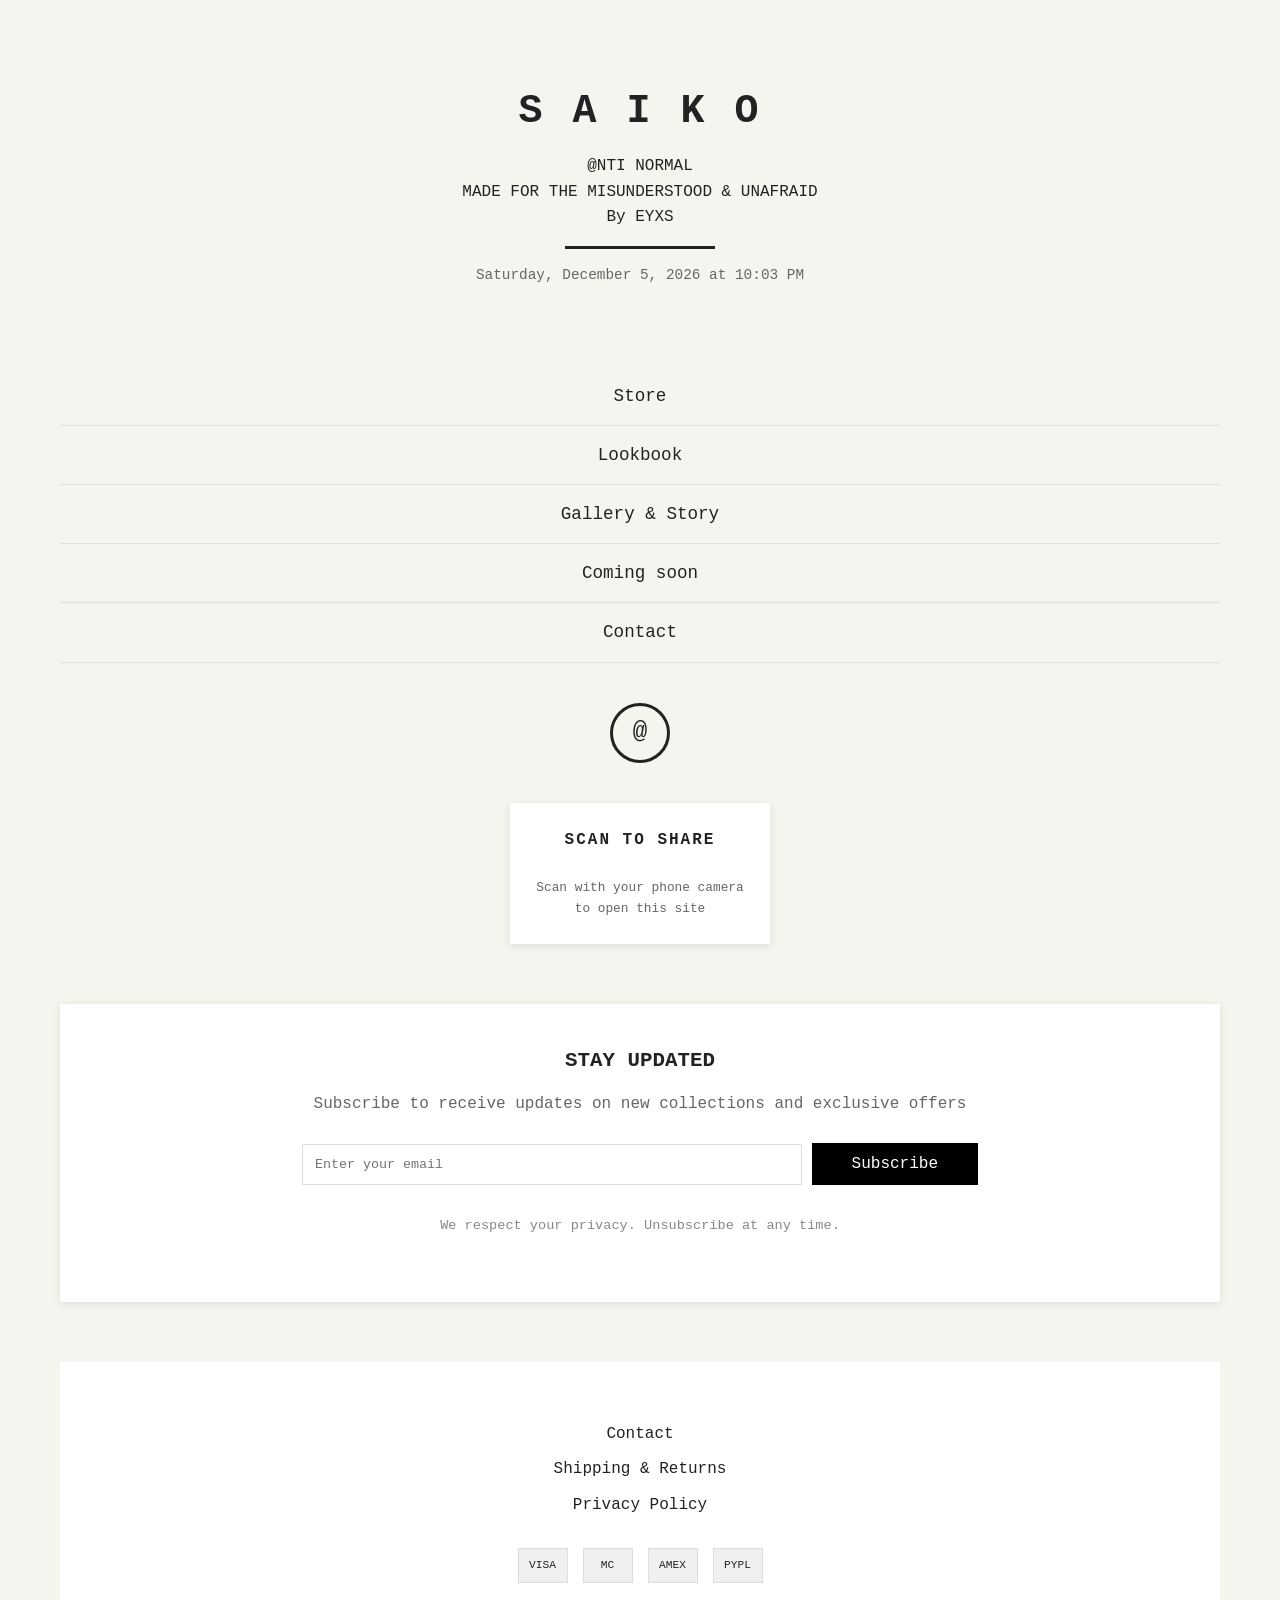
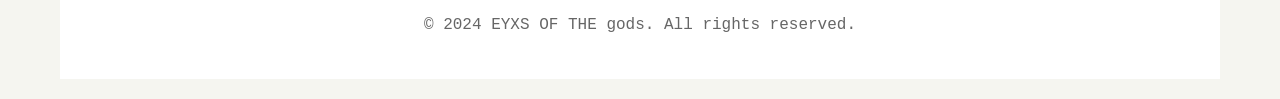
==== index.html @ 2cec0a83 "First commit" ====
<!DOCTYPE html>
<html lang="en">
<head>
    <meta charset="UTF-8">
    <meta name="viewport" content="width=device-width, initial-scale=1.0">
    <title>EYXS of the gods</title>
    <script src="https://cdnjs.cloudflare.com/ajax/libs/qrcodejs/1.0.0/qrcode.min.js"></script>
    <style>
        * {
            margin: 0;
            padding: 0;
            box-sizing: border-box;
        }

        body {
            font-family: 'Courier New', monospace;
            background-color: #f5f5f0;
            color: #222;
            line-height: 1.6;
        }

        .container {
            max-width: 1200px;
            margin: 0 auto;
            padding: 20px;
        }

        header {
            text-align: center;
            padding: 60px 20px 40px;
        }

        .logo {
            font-size: 2.5em;
            font-weight: bold;
            letter-spacing: 3px;
            margin-bottom: 10px;
        }

        .logo-underline {
            width: 150px;
            height: 3px;
            background-color: #222;
            margin: 15px auto;
        }

        .timestamp {
            font-size: 0.9em;
            color: #666;
            margin-top: 15px;
        }

        nav {
            text-align: center;
            margin: 40px 0;
        }

        nav a {
            display: block;
            padding: 15px;
            text-decoration: none;
            color: #222;
            font-size: 1.1em;
            transition: background-color 0.3s;
            border-bottom: 1px solid #ddd;
        }

        nav a:hover {
            background-color: #e0e0d8;
        }

        .qr-section {
            text-align: center;
            margin: 40px auto;
            padding: 25px;
            max-width: 260px;
            background: white;
            box-shadow: 0 2px 8px rgba(0,0,0,0.1);
        }

        .qr-section h3 {
            font-size: 1em;
            letter-spacing: 2px;
            margin-bottom: 15px;
        }

        .qr-section #qrcode {
            display: flex;
            justify-content: center;
            margin-bottom: 10px;
        }

        .qr-section p {
            font-size: 0.8em;
            color: #666;
        }

        .gallery-container {
            max-width: 1400px;
            margin: 40px auto;
            padding: 20px;
            background-color: #000;
            min-height: 100vh;
        }

        .gallery-intro {
            text-align: center;
            max-width: 800px;
            margin: 0 auto 60px;
            padding: 40px 20px;
            background: #1a1a1a;
            box-shadow: 0 2px 8px rgba(255,255,255,0.1);
            color: white;
        }

        .gallery-intro h2 {
            font-size: 1.8em;
            margin-bottom: 20px;
            letter-spacing: 2px;
            color: white;
        }

        .gallery-intro p {
            line-height: 1.8;
            color: #ccc;
            margin-bottom: 15px;
        }

        .masonry-grid {
            display: grid;
            grid-template-columns: repeat(auto-fit, minmax(200px, 1fr));
            gap: 25px;
            margin: 40px 0;
            padding: 20px;
        }

        .gallery-item {
            background: #222;
            box-shadow: 0 4px 12px rgba(255,255,255,0.1);
            transition: transform 0.3s, box-shadow 0.3s;
            overflow: hidden;
        }

        .gallery-item:hover {
            transform: translateY(-8px) rotate(0deg);
            box-shadow: 0 8px 20px rgba(255,255,255,0.2);
        }

        .gallery-item:nth-child(1) { transform: rotate(-2deg); height: 250px; }
        .gallery-item:nth-child(2) { transform: rotate(1.5deg); height: 300px; }
        .gallery-item:nth-child(3) { transform: rotate(-1deg); height: 250px; }
        .gallery-item:nth-child(4) { transform: rotate(2deg); height: 350px; }
        .gallery-item:nth-child(5) { transform: rotate(-1.5deg); height: 250px; }
        .gallery-item:nth-child(6) { transform: rotate(1deg); height: 300px; }
        .gallery-item:nth-child(7) { transform: rotate(-2deg); height: 250px; }
        .gallery-item:nth-child(8) { transform: rotate(1.5deg); height: 250px; }
        .gallery-item:nth-child(9) { transform: rotate(-1deg); height: 300px; }
        .gallery-item:nth-child(10) { transform: rotate(2deg); height: 250px; }

        .gallery-image-wrapper {
            width: 100%;
            height: calc(100% - 45px);
            overflow: hidden;
            position: relative;
        }

        .gallery-item img {
            width: 100%;
            height: 100%;
            object-fit: cover;
            display: block;
            transition: transform 0.3s;
        }

        .gallery-item:hover img {
            transform: scale(1.05);
        }

        .gallery-caption {
            padding: 12px;
            background: #1a1a1a;
            font-size: 0.85em;
            color: #ccc;
            font-style: italic;
            text-align: center;
            height: 45px;
            display: flex;
            align-items: center;
            justify-content: center;
        }

        .story-section {
            max-width: 900px;
            margin: 60px auto;
            padding: 40px;
            background: #1a1a1a;
            box-shadow: 0 2px 8px rgba(255,255,255,0.1);
            line-height: 1.8;
            color: white;
        }

        .story-section h3 {
            font-size: 1.5em;
            margin-bottom: 20px;
            letter-spacing: 1px;
            text-align: center;
            color: white;
        }

        .story-section p {
            color: #ccc;
            margin-bottom: 20px;
            text-align: justify;
        }

        #galleryPage h1 {
            color: white;
        }

        .products-grid {
            display: grid;
            grid-template-columns: repeat(auto-fit, minmax(280px, 1fr));
            gap: 30px;
            margin: 40px 0;
        }

        .product-card {
            background: white;
            padding: 0;
            text-align: center;
            position: relative;
            box-shadow: 0 2px 8px rgba(0,0,0,0.1);
            transition: transform 0.3s;
        }

        .product-card:hover {
            transform: translateY(-5px);
        }

        .product-card h3 {
            padding: 15px 20px 5px 20px;
            margin: 0;
        }

        .product-card p {
            padding: 5px 20px 10px 20px;
            margin: 0;
        }

        .product-image {
            width: 100%;
            height: 300px;
            background: linear-gradient(135deg, #667eea 0%, #764ba2 100%);
            margin: 0;
            display: flex;
            align-items: center;
            justify-content: center;
            color: white;
            font-size: 1.2em;
            overflow: hidden;
            cursor: pointer;
        }

        .product-image img {
            width: 100%;
            height: 100%;
            object-fit: cover;
            display: block;
        }

        .product-card:nth-child(2) .product-image { background: linear-gradient(135deg, #f093fb 0%, #f5576c 100%); }
        .product-card:nth-child(3) .product-image { background: linear-gradient(135deg, #4facfe 0%, #00f2fe 100%); }
        .product-card:nth-child(4) .product-image { background: linear-gradient(135deg, #43e97b 0%, #38f9d7 100%); }

        .sold-out {
            position: absolute;
            top: 20px;
            right: 20px;
            background: black;
            color: white;
            padding: 8px 15px;
            font-size: 0.85em;
            z-index: 10;
        }

        .add-to-cart-btn {
            background: black;
            color: white;
            padding: 12px 30px;
            border: none;
            cursor: pointer;
            font-family: 'Courier New', monospace;
            font-size: 1em;
            transition: background-color 0.3s;
            width: calc(100% - 40px);
            margin: 0 20px 20px 20px;
        }

        .add-to-cart-btn:hover {
            background: #333;
        }

        .add-to-cart-btn:disabled {
            background: #999;
            cursor: not-allowed;
        }

        .cart-icon {
            position: fixed;
            top: 20px;
            right: 20px;
            background: black;
            color: white;
            width: 60px;
            height: 60px;
            border-radius: 50%;
            display: flex;
            align-items: center;
            justify-content: center;
            cursor: pointer;
            z-index: 100;
            box-shadow: 0 4px 12px rgba(0,0,0,0.3);
        }

        .cart-count {
            position: absolute;
            top: -5px;
            right: -5px;
            background: red;
            color: white;
            width: 25px;
            height: 25px;
            border-radius: 50%;
            display: flex;
            align-items: center;
            justify-content: center;
            font-size: 0.8em;
        }

        .cart-modal {
            display: none;
            position: fixed;
            top: 0;
            left: 0;
            right: 0;
            bottom: 0;
            background: rgba(0,0,0,0.8);
            z-index: 1000;
            overflow-y: auto;
        }

        .cart-content {
            background: white;
            max-width: 600px;
            margin: 50px auto;
            padding: 30px;
            position: relative;
        }

        .close-cart {
            position: absolute;
            top: 15px;
            right: 20px;
            font-size: 2em;
            cursor: pointer;
            border: none;
            background: none;
        }

        .cart-item {
            display: flex;
            justify-content: space-between;
            align-items: center;
            padding: 15px;
            border-bottom: 1px solid #ddd;
        }

        .cart-item-info {
            flex: 1;
        }

        .remove-item {
            background: red;
            color: white;
            border: none;
            padding: 8px 15px;
            cursor: pointer;
            font-family: 'Courier New', monospace;
        }

        .cart-total {
            font-size: 1.5em;
            text-align: right;
            padding: 20px;
            font-weight: bold;
        }

        .checkout-btn {
            background: green;
            color: white;
            padding: 15px 30px;
            border: none;
            cursor: pointer;
            font-family: 'Courier New', monospace;
            font-size: 1.1em;
            width: 100%;
            margin-top: 20px;
        }

        .checkout-btn:hover {
            background: darkgreen;
        }

        .image-zoom-modal {
            display: none;
            position: fixed;
            top: 0;
            left: 0;
            right: 0;
            bottom: 0;
            background: rgba(0,0,0,0.95);
            z-index: 2000;
            cursor: pointer;
        }

        .image-zoom-modal img {
            position: absolute;
            top: 50%;
            left: 50%;
            transform: translate(-50%, -50%);
            max-width: 90%;
            max-height: 90%;
            object-fit: contain;
        }

        .newsletter {
            background: white;
            padding: 40px;
            margin: 60px 0;
            text-align: center;
            box-shadow: 0 2px 8px rgba(0,0,0,0.1);
        }

        .newsletter h2 {
            font-size: 1.3em;
            margin-bottom: 15px;
        }

        .newsletter p {
            margin-bottom: 25px;
            color: #666;
        }

        .newsletter input {
            width: 100%;
            max-width: 500px;
            padding: 12px;
            border: 1px solid #ddd;
            font-family: 'Courier New', monospace;
            margin-bottom: 15px;
        }

        .newsletter button {
            background: black;
            color: white;
            padding: 12px 40px;
            border: none;
            cursor: pointer;
            font-family: 'Courier New', monospace;
            font-size: 1em;
            transition: background-color 0.3s;
        }

        .newsletter button:hover {
            background: #333;
        }

        .newsletter .disclaimer {
            font-size: 0.85em;
            color: #888;
            margin-top: 15px;
        }

        footer {
            text-align: center;
            padding: 40px 20px;
            background: white;
            margin-top: 60px;
        }

        .footer-links {
            margin: 20px 0;
        }

        .footer-links a {
            display: block;
            color: #222;
            text-decoration: none;
            margin: 10px 0;
            transition: color 0.3s;
        }

        .footer-links a:hover {
            color: #666;
        }

        .payment-icons {
            display: flex;
            justify-content: center;
            gap: 15px;
            margin: 30px 0;
            flex-wrap: wrap;
        }

        .payment-icon {
            width: 50px;
            height: 35px;
            background: #f0f0f0;
            border: 1px solid #ddd;
            display: flex;
            align-items: center;
            justify-content: center;
            font-size: 0.7em;
        }

        .contact-form {
            max-width: 600px;
            margin: 40px auto;
            background: white;
            padding: 40px;
            box-shadow: 0 2px 8px rgba(0,0,0,0.1);
        }

        .contact-form input,
        .contact-form textarea {
            width: 100%;
            padding: 12px;
            margin-bottom: 15px;
            border: 1px solid #ddd;
            font-family: 'Courier New', monospace;
        }

        .contact-form textarea {
            height: 150px;
            resize: vertical;
        }

        .form-row {
            display: grid;
            grid-template-columns: 1fr 1fr;
            gap: 15px;
        }

        .btn {
            background: black;
            color: white;
            padding: 12px 30px;
            border: none;
            cursor: pointer;
            font-family: 'Courier New', monospace;
            font-size: 1em;
            transition: background-color 0.3s;
        }

        .btn:hover {
            background: #333;
        }

        .coming-soon-grid {
            display: flex;
            flex-direction: row;
            justify-content: space-between;
            gap: 20px;
            margin: 40px 0;
        }

        .coming-soon-item {
            flex: 1;
            height: 400px;
            background: #000;
            position: relative;
            overflow: hidden;
            box-shadow: 0 2px 8px rgba(0,0,0,0.1);
        }

        .coming-soon-item img {
            width: 100%;
            height: 100%;
            object-fit: cover;
            display: block;
            opacity: 0.6;
            transition: opacity 0.3s, transform 0.3s;
        }

        .coming-soon-item:hover img {
            opacity: 0.8;
            transform: scale(1.05);
        }

        .coming-soon-overlay {
            position: absolute;
            top: 0;
            left: 0;
            right: 0;
            bottom: 0;
            display: flex;
            align-items: center;
            justify-content: center;
            color: white;
            font-size: 1.3em;
            text-align: center;
            padding: 20px;
            background: rgba(0, 0, 0, 0.3);
            letter-spacing: 2px;
        }

        .lookbook-item {
            width: 100%;
            height: 400px;
            overflow: hidden;
            position: relative;
            box-shadow: 0 2px 8px rgba(0,0,0,0.1);
            background: white;
        }

        .lookbook-item img {
            width: 100%;
            height: 100%;
            object-fit: cover;
            display: block;
            transition: transform 0.3s;
        }

        .lookbook-item:hover img {
            transform: scale(1.05);
        }

        .lookbook-caption {
            position: absolute;
            bottom: 0;
            left: 0;
            right: 0;
            background: rgba(0, 0, 0, 0.7);
            color: white;
            padding: 15px;
            text-align: center;
            font-size: 1.1em;
            letter-spacing: 1px;
        }

        .page {
            display: none;
        }

        .page.active {
            display: block;
        }

        .form-message {
            padding: 15px;
            margin-bottom: 15px;
            border-radius: 4px;
            display: none;
        }

        .form-message.success {
            background: #d4edda;
            color: #155724;
            border: 1px solid #c3e6cb;
        }

        .form-message.error {
            background: #f8d7da;
            color: #721c24;
            border: 1px solid #f5c6cb;
        }

        @media (max-width: 768px) {
            .logo {
                font-size: 2em;
            }

            .form-row {
                grid-template-columns: 1fr;
            }

            .cart-content {
                margin: 20px;
                padding: 20px;
            }
        }
    </style>
</head>
<body>
    <div class="cart-icon" onclick="toggleCart()" style="display: none;">
        🛒
        <div class="cart-count" id="cartCount">0</div>
    </div>

    <div class="cart-modal" id="cartModal">
        <div class="cart-content">
            <button class="close-cart" onclick="toggleCart()">×</button>
            <h2>Your Cart</h2>
            <div id="cartItems"></div>
            <div class="cart-total" id="cartTotal">Total: $0</div>
            <button class="checkout-btn" onclick="checkoutWhatsApp()">Checkout via WhatsApp</button>
        </div>
    </div>

    <div class="image-zoom-modal" id="imageZoomModal" onclick="closeZoom()">
        <img id="zoomedImage" src="" alt="Zoomed product">
    </div>

    <div class="container">
        <header>
            <div class="logo">S A I K O</div>
            <p>@NTI NORMAL</p>
            <P>MADE FOR THE MISUNDERSTOOD & UNAFRAID</P>
            <P>By EYXS</P>
            <div class="logo-underline"></div>
            <div class="timestamp" id="timestamp"></div>
        </header>

        <div id="homePage" class="page active">
            <nav>
                <a href="#" onclick="showPage('storePage'); return false;">Store</a>
                <a href="#" onclick="showPage('lookbookPage'); return false;">Lookbook</a>
                <a href="#" onclick="showPage('galleryPage'); return false;">Gallery & Story</a>
                <a href="#" onclick="showPage('comingSoonPage'); return false;">Coming soon</a>
                <a href="#" onclick="showPage('contactPage'); return false;">Contact</a>
            </nav>

            <div style="text-align: center; margin: 40px 0;">
                <div style="width: 60px; height: 60px; border: 3px solid #222; border-radius: 50%; margin: 0 auto; display: flex; align-items: center; justify-content: center; font-size: 1.5em;">@</div>
            </div>

            <div class="qr-section">
                <h3>SCAN TO SHARE</h3>
                <div id="qrcode"></div>
                <p>Scan with your phone camera to open this site</p>
            </div>
        </div>

        <div id="storePage" class="page">
            <h1 style="text-align: center; margin: 40px 0; font-size: 1.8em;">COLLECTION X-1</h1>
            
            <div class="products-grid">
                <div class="product-card">
                    <div class="product-image" onclick="zoomImage('img/tshirt.jpeg')">
                        <img src="img/tshirt.jpeg" alt="Pattern Denim Set">
                    </div>
                    <div class="sold-out">Sold out</div>
                    <h3>T SHIRT</h3>
                    <p>N8,000</p>
                    <button class="add-to-cart-btn" disabled>Sold Out</button>
                </div>
                
                <div class="product-card">
                    <div class="product-image" onclick="zoomImage('img/hoody.jpeg')">
                        <img src="img/hoody.jpeg" alt="Signature Hoodie Set">
                    </div>
                    <h3>SIGNATURE HOODIE SET</h3>
                    <p>N18,000</p>
                    <button class="add-to-cart-btn" onclick="addToCart('SIGNATURE HOODIE SET', 120, 'img/hoody.jpeg')">Add to Cart</button>
                </div>
                
                <div class="product-card">
                    <div class="product-image" onclick="zoomImage('img/bucket hat.jpeg')">
                        <img src="img/bucket hat.jpeg" alt="Pattern Denim Set">
                    </div>
                    <h3>BUCKET HAT</h3>
                    <p>N8,500</p>
                    <button class="add-to-cart-btn" onclick="addToCart('LIMITED ART PRINT', 80, 'img/bucket hat.jpeg')">Add to Cart</button>
                </div>
                
                <div class="product-card">
                    <div class="product-image" onclick="zoomImage('img/ttshirt2.jpeg')">
                        <img src="img/ttshirt2.jpeg" alt="Pattern Denim Set">
                    </div>
                    <h3>T SHIRT</h3>
                    <p>N8,000</p>
                    <button class="add-to-cart-btn" onclick="addToCart('EXCLUSIVE ACCESSORIES', 45, 'img/ttshirt2.jpeg')">Add to Cart</button>
                </div>
                <div class="product-card">
                    <div class="product-image" onclick="zoomImage('img/pants.jpeg')">
                        <img src="img/pants.jpeg" alt="Signature Hoodie Set">
                    </div>
                    <h3>JOGGERS</h3>
                    <p>N15,700</p>
                    <button class="add-to-cart-btn" onclick="addToCart('LIMITED ART PRINT - Saiko 13', 120, 'img/pants.jpeg')">Add to Cart</button>
                </div>
                <div class="product-card">
                    <div class="product-image" onclick="zoomImage('img/Hollow howl.jpeg')">
                        <img src="img/Hollow howl.jpeg" alt="Signature Hoodie Set">
                    </div>
                    <h3>LIMITED ART PRINT</h3>
                    <p>N65,000</p>
                    <button class="add-to-cart-btn" onclick="addToCart('LIMITED ART PRINT - Hollow Howl', 120, 'img/Hollow howl.jpeg')">Add to Cart</button>
                </div>
                <div class="product-card">
                    <div class="product-image" onclick="zoomImage('img/quarter zip.jpeg')">
                        <img src="img/quarter zip.jpeg" alt="Signature Hoodie Set">
                    </div>
                    <h3>QUARTER ZIP</h3>
                    <p>N16,000</p>
                    <button class="add-to-cart-btn" onclick="addToCart('QUARTER ZIP - Art 2', 120, 'img/art2.jpeg')">Add to Cart</button>
                </div>
                <div class="product-card">
                    <div class="product-image" onclick="zoomImage('img/JJ.jpeg')">
                        <img src="img/JJ.jpeg" alt="Signature Hoodie Set">
                    </div>
                    <h3>SIGNATURE JORTS</h3>
                    <p>N16,000</p>
                    <button class="add-to-cart-btn" onclick="addToCart('SIGNATURE JORTS - JJ', 120, 'img/JJ.jpeg')">Add to Cart</button>
                </div>
                <div class="product-card">
                    <div class="product-image" onclick="zoomImage('img/Jesus portrait.jpeg')">
                        <img src="img/Jesus portrait.jpeg" alt="Signature Hoodie Set">
                    </div>
                    <h3>LIMITED ART PRINT</h3>
                    <p>N68,000</p>
                    <button class="add-to-cart-btn" onclick="addToCart('LIMITED ART PRINT - Jesus Portrait', 120, 'img/Jesus portrait.jpeg')">Add to Cart</button>
                </div>
                <div class="product-card">
                    <div class="product-image" onclick="zoomImage('img/bucket hat.jpeg')">
                        <img src="img/bucket hat.jpeg" alt="Signature Hoodie Set">
                    </div>
                    <h3>SAIKO BUCKET HAT</h3>
                    <p>N8,500</p>
                    <button class="add-to-cart-btn" onclick="addToCart('SAIKO BASEBALL HAT', 13, 'img/cap.jpeg')">Add to Cart</button>
                </div>
                <div class="product-card">
                    <div class="product-image" onclick="zoomImage('img/sleeevve.jpeg')">
                        <img src="img/sleeevve.jpeg" alt="Signature Hoodie Set">
                    </div>
                    <h3>WHITE SAIKO TANK TOP</h3>
                    <p>N14,000</p>
                    <button class="add-to-cart-btn" onclick="addToCart('WHITE SAIKO TANK TOP', 15, 'img/sleeevve.jpeg')">Add to Cart</button>
                </div>
                <div class="product-card">
                    <div class="product-image" onclick="zoomImage('img/dread hat.jpeg')">
                        <img src="img/dread hat.jpeg" alt="Signature Hoodie Set">
                    </div>
                    <h3>DREAD HAT</h3>
                    <p>N11,500</p>
                    <button class="add-to-cart-btn" onclick="addToCart('dread hat', 15, 'img/dread hat.jpeg')">Add to Cart</button>
                </div>
                <div class="product-card">
                    <div class="product-image" onclick="zoomImage('img/crop hoodie.jpeg')">
                        <img src="img/crop hoodie.jpeg" alt="Signature Hoodie Set">
                    </div>
                    <h3>CROP HOODIE</h3>
                    <p>N14,000</p>
                    <button class="add-to-cart-btn" onclick="addToCart('crop hoodie', 15, 'img/crop hoodie.jpeg')">Add to Cart</button>
                </div>
                <div class="product-card">
                    <div class="product-image" onclick="zoomImage('img/Jersey2.jpeg')">
                        <img src="img/Jersey2.jpeg" alt="Signature Hoodie Set">
                    </div>
                    <h3>WHITE SAIKO BASEBALL JERSEY</h3>
                    <p>N7,000</p>
                    <button class="add-to-cart-btn" onclick="addToCart('WHITE SAIKO BASEBALL JERSEY', 70, 'img/Jersey2.jpeg')">Add to Cart</button>
                </div>
                <div class="product-card">
                    <div class="product-image" onclick="zoomImage('img/Jacket1.jpeg')">
                        <img src="img/Jacket1.jpeg" alt="Signature Hoodie Set">
                    </div>
                    <h3>BLANK SAIKO SKULL LEATHER JACKET</h3>
                    <p>$350</p>
                    <button class="add-to-cart-btn" onclick="addToCart('BLANK SAIKO SKULL LEATHER JACKET', 350, 'img/Jacket1.jpeg')">Add to Cart</button>
                </div>
            </div>

            <div style="text-align: center; margin: 40px 0;">
                <button class="btn" onclick="showPage('homePage')">Back Home</button>
            </div>
        </div>

        <div id="lookbookPage" class="page">
            <h1 style="text-align: center; margin: 40px 0; font-size: 1.8em;">EY3S X ART LOOKBOOK</h1>
            
            <div class="products-grid">
                <div class="lookbook-item">
                    <img src="img/FONT 1.jpeg" alt="Look 1">
                    <div class="lookbook-caption">COLLECTION PREVIEW</div>
                </div>
            </div>

            <div style="text-align: center; margin: 40px 0;">
                <button class="btn" onclick="showPage('homePage')">Back Home</button>
            </div>
            <div class="products-grid">
                <div class="lookbook-item">
                    <img src="img/FONT 2.jpeg" alt="Look 1">
                    <div class="lookbook-caption">COLLECTION PREVIEW</div>
                </div>
            </div>

            <div style="text-align: center; margin: 40px 0;">
                <button class="btn" onclick="showPage('homePage')">Back Home</button>
            </div>
            <div class="products-grid">
                <div class="lookbook-item">
                    <img src="img/FONT3.jpeg" alt="Look 1">
                    <div class="lookbook-caption">COLLECTION PREVIEW</div>
                </div>
            </div>

            <div style="text-align: center; margin: 40px 0;">
                <button class="btn" onclick="showPage('homePage')">Back Home</button>
            </div>
        </div>

        <div id="galleryPage" class="page">
            <div class="gallery-container">
                <h1 style="text-align: center; margin-bottom: 40px;">GALLERY & STORY</h1>
                
                <div class="gallery-intro">
                    <h2>The Art Behind SAIKO</h2>
                    <p>Welcome to our visual journey. Each piece tells a story of creativity, passion, and the misunderstood spirit that drives us forward.</p>
                </div>

                <div class="masonry-grid">
                    <div class="gallery-item">
                        <div class="gallery-image-wrapper">
                            <img src="img/saiko1.jpeg" alt="Gallery 1">
                        </div>
                        <div class="gallery-caption">Original Vision</div>
                    </div>
                    <div class="gallery-item">
                        <div class="gallery-image-wrapper">
                            <img src="img/saikoHood2.jpeg" alt="Gallery 2">
                        </div>
                        <div class="gallery-caption">Street Culture</div>
                    </div>
                    <div class="gallery-item">
                        <div class="gallery-image-wrapper">
                            <img src="img/saiko12.jpeg" alt="Gallery 1">
                        </div>
                        <div class="gallery-caption">Original Vision</div>
                    </div>
                    <div class="gallery-item">
                        <div class="gallery-image-wrapper">
                            <img src="img/saiko3.jpeg" alt="Gallery 1">
                        </div>
                        <div class="gallery-caption">Original Vision</div>
                    </div>
                     <div class="gallery-item">
                        <div class="gallery-image-wrapper">
                            <img src="img/saiko9.jpeg" alt="Gallery 1">
                        </div>
                        <div class="gallery-caption">Original Vision</div>
                    </div>
                    <div class="gallery-item">
                        <div class="gallery-image-wrapper">
                            <img src="img/saiko15.jpeg" alt="Gallery 1">
                        </div>
                        <div class="gallery-caption">Original Vision</div>
                    </div>
                </div>

                <div class="story-section">
                    <h3>Our Story</h3>
                    <p>SAIKO was born from the streets, created for those who see the world differently. Every design, every piece carries the essence of being misunderstood yet confident in one's vision.</p>
                    <p>Through art and fashion, we create a movement for those who dare to be different.</p>
                </div>
            </div>

            <div style="text-align: center; margin: 40px 0;">
                <button class="btn" onclick="showPage('homePage')">Back Home</button>
            </div>
        </div>

        <div id="comingSoonPage" class="page">
            <h1 style="text-align: center; margin: 40px 0; font-size: 1.8em;">COMING SOON</h1>
            
            <div class="coming-soon-grid">
                <div class="coming-soon-item">
                    <img src="img/tank2.jpeg" alt="Coming  Soon 1">
                    <div class="coming-soon-overlay"> INCOMING </div>
                </div>
                <div class="coming-soon-item">
                    <img src="img/tank 1.jpeg" alt="Coming Soon 1">
                    <div class="coming-soon-overlay"> INCOMING </div>
                </div>
                <div class="coming-soon-item">
                    <img src="img/tank3.jpeg" alt="Coming Soon 1">
                    <div class="coming-soon-overlay"> INCOMING </div>
                </div>
            </div>

            <div style="text-align: center; margin: 40px 0;">
                <button class="btn" onclick="showPage('homePage')">Back Home</button>
            </div>
        </div>

        <div id="contactPage" class="page">
            <h1 style="text-align: center; margin: 40px 0; font-size: 1.8em;">CONTACT US</h1>
            
            <div class="contact-form">
                <div class="form-message" id="formMessage"></div>
                <form id="contactForm" onsubmit="sendEmail(event)">
                    <div class="form-row">
                        <input type="text" name="firstName" placeholder="First Name" required>
                        <input type="text" name="lastName" placeholder="Last Name" required>
                    </div>
                    <input type="email" name="email" placeholder="Email" required>
                    <input type="text" name="subject" placeholder="Subject" required>
                    <textarea name="message" placeholder="Your Message" required></textarea>
                    <button type="submit" class="btn">Send Message</button>
                </form>
            </div>

            <div style="text-align: center; margin: 40px 0;">
                <button class="btn" onclick="showPage('homePage')">Back Home</button>
            </div>
        </div>

        <div class="newsletter">
            <h2>STAY UPDATED</h2>
            <p>Subscribe to receive updates on new collections and exclusive offers</p>
            <input type="email" placeholder="Enter your email">
            <button>Subscribe</button>
            <p class="disclaimer">We respect your privacy. Unsubscribe at any time.</p>
        </div>

        <footer>
            <div class="footer-links">
                <a href="#" onclick="showPage('contactPage'); return false;">Contact</a>
                <a href="#">Shipping & Returns</a>
                <a href="#">Privacy Policy</a>
            </div>
            
            <div class="payment-icons">
                <div class="payment-icon">VISA</div>
                <div class="payment-icon">MC</div>
                <div class="payment-icon">AMEX</div>
                <div class="payment-icon">PYPL</div>
            </div>

            <p style="margin-top: 30px; color: #666;">© 2024 EYXS OF THE gods. All rights reserved.</p>
        </footer>
    </div>

    <script>
        // Shopping Cart
        let cart = [];

        function updateCartUI() {
            const cartCount = document.getElementById('cartCount');
            const cartIcon = document.querySelector('.cart-icon');
            const cartItems = document.getElementById('cartItems');
            const cartTotal = document.getElementById('cartTotal');

            cartCount.textContent = cart.length;
            cartIcon.style.display = cart.length > 0 ? 'flex' : 'none';

            if (cart.length === 0) {
                cartItems.innerHTML = '<p style="text-align: center; padding: 20px;">Your cart is empty</p>';
                cartTotal.textContent = 'Total: $0';
                return;
            }

            let total = 0;
            let html = '';

            cart.forEach((item, index) => {
                total += item.price;
                html += `
                    <div class="cart-item">
                        <div class="cart-item-info">
                            <strong>${item.name}</strong><br>
                            <span>$${item.price}</span>
                        </div>
                        <button class="remove-item" onclick="removeFromCart(${index})">Remove</button>
                    </div>
                `;
            });

            cartItems.innerHTML = html;
            cartTotal.textContent = `Total: $${total}`;
        }

        function addToCart(name, price, image) {
            cart.push({ name, price, image });
            updateCartUI();
            alert('Item added to cart!');
        }

        function removeFromCart(index) {
            cart.splice(index, 1);
            updateCartUI();
        }

        function toggleCart() {
            const modal = document.getElementById('cartModal');
            modal.style.display = modal.style.display === 'block' ? 'none' : 'block';
        }

        function checkoutWhatsApp() {
            if (cart.length === 0) {
                alert('Your cart is empty!');
                return;
            }

            let message = '🛍️ *New Order from EY3S le ART*\n\n';
            let total = 0;

            cart.forEach((item, index) => {
                message += `${index + 1}. ${item.name} - $${item.price}\n`;
                total += item.price;
            });

            message += `\n*Total: $${total}*\n\n`;
            message += 'Please confirm your order and provide shipping details.';

            // Replace with your WhatsApp number (include country code without + or -)
            const phoneNumber = '+234 8162921153'; // UPDATE THIS WITH YOUR WHATSAPP NUMBER
            const encodedMessage = encodeURIComponent(message);
            const whatsappURL = `https://wa.me/${phoneNumber}?text=${encodedMessage}`;

            window.open(whatsappURL, '_blank');
        }

        // Image Zoom
        function zoomImage(imageSrc) {
            const modal = document.getElementById('imageZoomModal');
            const zoomedImage = document.getElementById('zoomedImage');
            zoomedImage.src = imageSrc;
            modal.style.display = 'block';
        }

        function closeZoom() {
            document.getElementById('imageZoomModal').style.display = 'none';
        }

        // Contact Form Email
        async function sendEmail(event) {
            event.preventDefault();
            
            const form = event.target;
            const formData = new FormData(form);
            const messageDiv = document.getElementById('formMessage');
            
            const data = {
                firstName: formData.get('firstName'),
                lastName: formData.get('lastName'),
                email: formData.get('email'),
                subject: formData.get('subject'),
                message: formData.get('message')
            };

            // Show loading state
            const submitBtn = form.querySelector('button[type="submit"]');
            const originalText = submitBtn.textContent;
            submitBtn.textContent = 'Sending...';
            submitBtn.disabled = true;

            try {
                // Using EmailJS or similar service - You need to set this up
                // For now, this will create a mailto link as fallback
                
                const emailBody = `
Name: ${data.firstName} ${data.lastName}
Email: ${data.email}
Subject: ${data.subject}

Message:
${data.message}
                `;

                // Replace 'your-email@example.com' with your actual email
                const mailtoLink = `mailto:your-email@example.com?subject=${encodeURIComponent(data.subject)}&body=${encodeURIComponent(emailBody)}`;
                
                window.location.href = mailtoLink;

                messageDiv.className = 'form-message success';
                messageDiv.textContent = 'Your email client has been opened. Please send the email to complete your message.';
                messageDiv.style.display = 'block';
                
                form.reset();

                setTimeout(() => {
                    messageDiv.style.display = 'none';
                }, 5000);

            } catch (error) {
                messageDiv.className = 'form-message error';
                messageDiv.textContent = 'There was an error sending your message. Please try again.';
                messageDiv.style.display = 'block';
            } finally {
                submitBtn.textContent = originalText;
                submitBtn.disabled = false;
            }
        }

        // Page Navigation
        function showPage(pageId) {
            const pages = document.querySelectorAll('.page');
            pages.forEach(page => page.classList.remove('active'));
            document.getElementById(pageId).classList.add('active');
            window.scrollTo(0, 0);
        }

        // Timestamp
        function updateTimestamp() {
            const now = new Date();
            const options = { 
                weekday: 'long', 
                year: 'numeric', 
                month: 'long', 
                day: 'numeric',
                hour: '2-digit',
                minute: '2-digit'
            };
            document.getElementById('timestamp').textContent = now.toLocaleDateString('en-US', options);
        }

        updateTimestamp();
        setInterval(updateTimestamp, 60000);

        // QR Code - automatically points to wherever this page is actually hosted,
        // so no changes are needed once the final domain goes live.
        function generateQRCode() {
            const qrContainer = document.getElementById('qrcode');
            if (qrContainer && typeof QRCode !== 'undefined') {
                qrContainer.innerHTML = '';
                new QRCode(qrContainer, {
                    text: window.location.href,
                    width: 150,
                    height: 150,
                    colorDark: '#000000',
                    colorLight: '#ffffff'
                });
            }
        }

        generateQRCode();
    </script>
</body>
</html>
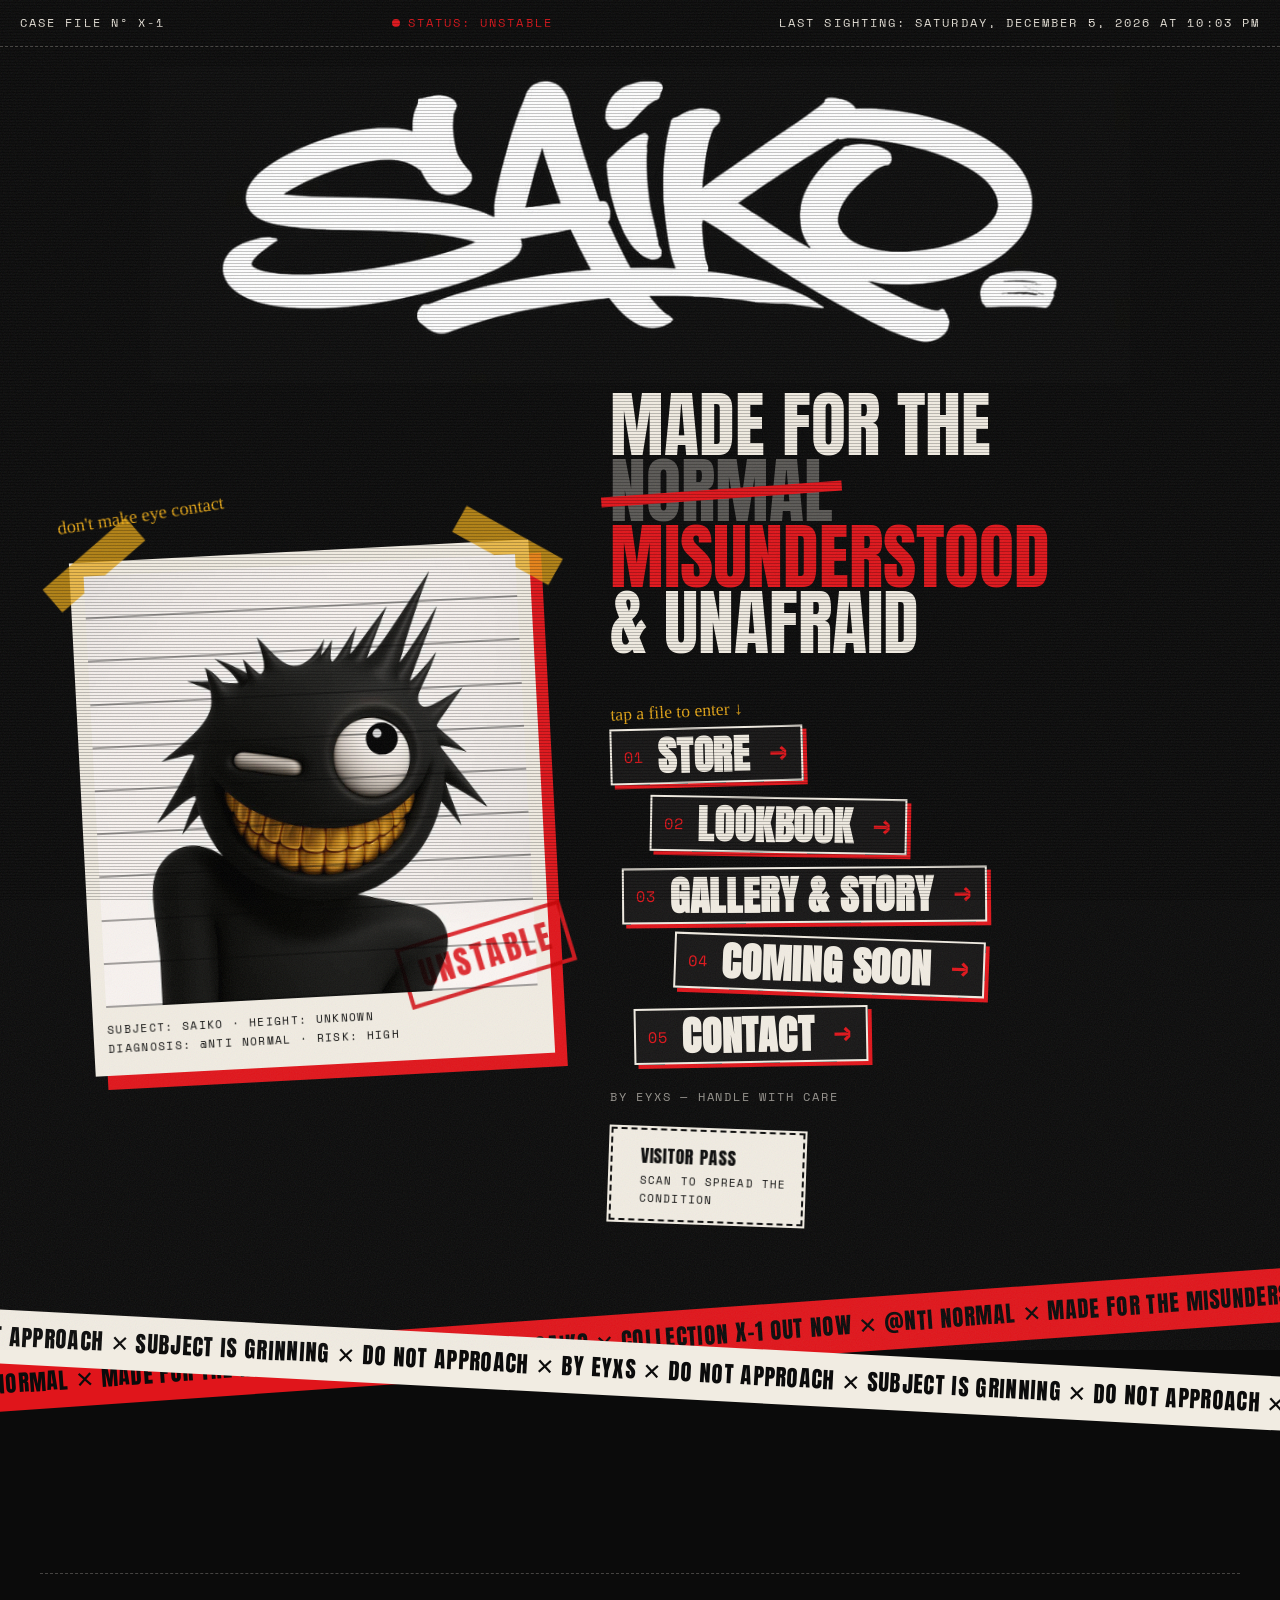
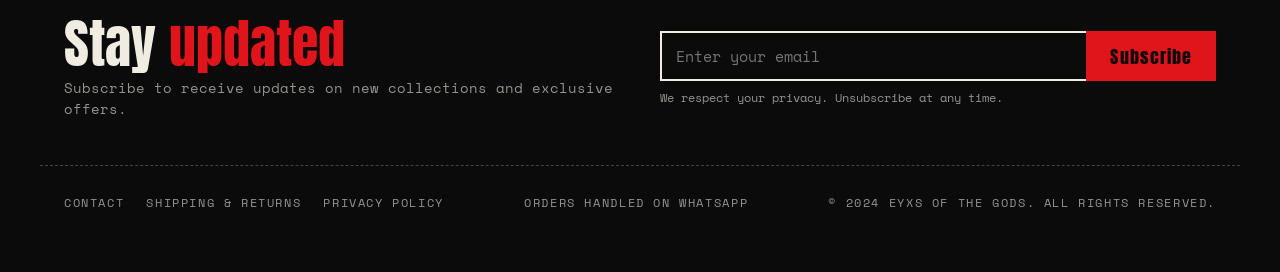
==== commit 9d4fced6: "Redesign site as multi-page SAIKO case-file theme and fix store checkout - Split the single page int" ====
--- a/index.html
+++ b/index.html
@@ -3,1239 +3,99 @@
 <head>
     <meta charset="UTF-8">
     <meta name="viewport" content="width=device-width, initial-scale=1.0">
-    <title>EYXS of the gods</title>
+    <title>SAIKO — EYXS of the gods</title>
+    <link rel="preconnect" href="https://fonts.googleapis.com">
+    <link rel="preconnect" href="https://fonts.gstatic.com" crossorigin>
+    <link href="https://fonts.googleapis.com/css2?family=Anton&family=Permanent+Marker&family=Space+Mono:wght@400;700&display=swap" rel="stylesheet">
+    <link rel="stylesheet" href="css/saiko.css">
     <script src="https://cdnjs.cloudflare.com/ajax/libs/qrcodejs/1.0.0/qrcode.min.js"></script>
-    <style>
-        * {
-            margin: 0;
-            padding: 0;
-            box-sizing: border-box;
-        }
-
-        body {
-            font-family: 'Courier New', monospace;
-            background-color: #f5f5f0;
-            color: #222;
-            line-height: 1.6;
-        }
-
-        .container {
-            max-width: 1200px;
-            margin: 0 auto;
-            padding: 20px;
-        }
-
-        header {
-            text-align: center;
-            padding: 60px 20px 40px;
-        }
-
-        .logo {
-            font-size: 2.5em;
-            font-weight: bold;
-            letter-spacing: 3px;
-            margin-bottom: 10px;
-        }
-
-        .logo-underline {
-            width: 150px;
-            height: 3px;
-            background-color: #222;
-            margin: 15px auto;
-        }
-
-        .timestamp {
-            font-size: 0.9em;
-            color: #666;
-            margin-top: 15px;
-        }
-
-        nav {
-            text-align: center;
-            margin: 40px 0;
-        }
-
-        nav a {
-            display: block;
-            padding: 15px;
-            text-decoration: none;
-            color: #222;
-            font-size: 1.1em;
-            transition: background-color 0.3s;
-            border-bottom: 1px solid #ddd;
-        }
-
-        nav a:hover {
-            background-color: #e0e0d8;
-        }
-
-        .qr-section {
-            text-align: center;
-            margin: 40px auto;
-            padding: 25px;
-            max-width: 260px;
-            background: white;
-            box-shadow: 0 2px 8px rgba(0,0,0,0.1);
-        }
-
-        .qr-section h3 {
-            font-size: 1em;
-            letter-spacing: 2px;
-            margin-bottom: 15px;
-        }
-
-        .qr-section #qrcode {
-            display: flex;
-            justify-content: center;
-            margin-bottom: 10px;
-        }
-
-        .qr-section p {
-            font-size: 0.8em;
-            color: #666;
-        }
-
-        .gallery-container {
-            max-width: 1400px;
-            margin: 40px auto;
-            padding: 20px;
-            background-color: #000;
-            min-height: 100vh;
-        }
-
-        .gallery-intro {
-            text-align: center;
-            max-width: 800px;
-            margin: 0 auto 60px;
-            padding: 40px 20px;
-            background: #1a1a1a;
-            box-shadow: 0 2px 8px rgba(255,255,255,0.1);
-            color: white;
-        }
-
-        .gallery-intro h2 {
-            font-size: 1.8em;
-            margin-bottom: 20px;
-            letter-spacing: 2px;
-            color: white;
-        }
-
-        .gallery-intro p {
-            line-height: 1.8;
-            color: #ccc;
-            margin-bottom: 15px;
-        }
-
-        .masonry-grid {
-            display: grid;
-            grid-template-columns: repeat(auto-fit, minmax(200px, 1fr));
-            gap: 25px;
-            margin: 40px 0;
-            padding: 20px;
-        }
-
-        .gallery-item {
-            background: #222;
-            box-shadow: 0 4px 12px rgba(255,255,255,0.1);
-            transition: transform 0.3s, box-shadow 0.3s;
-            overflow: hidden;
-        }
-
-        .gallery-item:hover {
-            transform: translateY(-8px) rotate(0deg);
-            box-shadow: 0 8px 20px rgba(255,255,255,0.2);
-        }
-
-        .gallery-item:nth-child(1) { transform: rotate(-2deg); height: 250px; }
-        .gallery-item:nth-child(2) { transform: rotate(1.5deg); height: 300px; }
-        .gallery-item:nth-child(3) { transform: rotate(-1deg); height: 250px; }
-        .gallery-item:nth-child(4) { transform: rotate(2deg); height: 350px; }
-        .gallery-item:nth-child(5) { transform: rotate(-1.5deg); height: 250px; }
-        .gallery-item:nth-child(6) { transform: rotate(1deg); height: 300px; }
-        .gallery-item:nth-child(7) { transform: rotate(-2deg); height: 250px; }
-        .gallery-item:nth-child(8) { transform: rotate(1.5deg); height: 250px; }
-        .gallery-item:nth-child(9) { transform: rotate(-1deg); height: 300px; }
-        .gallery-item:nth-child(10) { transform: rotate(2deg); height: 250px; }
-
-        .gallery-image-wrapper {
-            width: 100%;
-            height: calc(100% - 45px);
-            overflow: hidden;
-            position: relative;
-        }
-
-        .gallery-item img {
-            width: 100%;
-            height: 100%;
-            object-fit: cover;
-            display: block;
-            transition: transform 0.3s;
-        }
-
-        .gallery-item:hover img {
-            transform: scale(1.05);
-        }
-
-        .gallery-caption {
-            padding: 12px;
-            background: #1a1a1a;
-            font-size: 0.85em;
-            color: #ccc;
-            font-style: italic;
-            text-align: center;
-            height: 45px;
-            display: flex;
-            align-items: center;
-            justify-content: center;
-        }
-
-        .story-section {
-            max-width: 900px;
-            margin: 60px auto;
-            padding: 40px;
-            background: #1a1a1a;
-            box-shadow: 0 2px 8px rgba(255,255,255,0.1);
-            line-height: 1.8;
-            color: white;
-        }
-
-        .story-section h3 {
-            font-size: 1.5em;
-            margin-bottom: 20px;
-            letter-spacing: 1px;
-            text-align: center;
-            color: white;
-        }
-
-        .story-section p {
-            color: #ccc;
-            margin-bottom: 20px;
-            text-align: justify;
-        }
-
-        #galleryPage h1 {
-            color: white;
-        }
-
-        .products-grid {
-            display: grid;
-            grid-template-columns: repeat(auto-fit, minmax(280px, 1fr));
-            gap: 30px;
-            margin: 40px 0;
-        }
-
-        .product-card {
-            background: white;
-            padding: 0;
-            text-align: center;
-            position: relative;
-            box-shadow: 0 2px 8px rgba(0,0,0,0.1);
-            transition: transform 0.3s;
-        }
-
-        .product-card:hover {
-            transform: translateY(-5px);
-        }
-
-        .product-card h3 {
-            padding: 15px 20px 5px 20px;
-            margin: 0;
-        }
-
-        .product-card p {
-            padding: 5px 20px 10px 20px;
-            margin: 0;
-        }
-
-        .product-image {
-            width: 100%;
-            height: 300px;
-            background: linear-gradient(135deg, #667eea 0%, #764ba2 100%);
-            margin: 0;
-            display: flex;
-            align-items: center;
-            justify-content: center;
-            color: white;
-            font-size: 1.2em;
-            overflow: hidden;
-            cursor: pointer;
-        }
-
-        .product-image img {
-            width: 100%;
-            height: 100%;
-            object-fit: cover;
-            display: block;
-        }
-
-        .product-card:nth-child(2) .product-image { background: linear-gradient(135deg, #f093fb 0%, #f5576c 100%); }
-        .product-card:nth-child(3) .product-image { background: linear-gradient(135deg, #4facfe 0%, #00f2fe 100%); }
-        .product-card:nth-child(4) .product-image { background: linear-gradient(135deg, #43e97b 0%, #38f9d7 100%); }
-
-        .sold-out {
-            position: absolute;
-            top: 20px;
-            right: 20px;
-            background: black;
-            color: white;
-            padding: 8px 15px;
-            font-size: 0.85em;
-            z-index: 10;
-        }
-
-        .add-to-cart-btn {
-            background: black;
-            color: white;
-            padding: 12px 30px;
-            border: none;
-            cursor: pointer;
-            font-family: 'Courier New', monospace;
-            font-size: 1em;
-            transition: background-color 0.3s;
-            width: calc(100% - 40px);
-            margin: 0 20px 20px 20px;
-        }
-
-        .add-to-cart-btn:hover {
-            background: #333;
-        }
-
-        .add-to-cart-btn:disabled {
-            background: #999;
-            cursor: not-allowed;
-        }
-
-        .cart-icon {
-            position: fixed;
-            top: 20px;
-            right: 20px;
-            background: black;
-            color: white;
-            width: 60px;
-            height: 60px;
-            border-radius: 50%;
-            display: flex;
-            align-items: center;
-            justify-content: center;
-            cursor: pointer;
-            z-index: 100;
-            box-shadow: 0 4px 12px rgba(0,0,0,0.3);
-        }
-
-        .cart-count {
-            position: absolute;
-            top: -5px;
-            right: -5px;
-            background: red;
-            color: white;
-            width: 25px;
-            height: 25px;
-            border-radius: 50%;
-            display: flex;
-            align-items: center;
-            justify-content: center;
-            font-size: 0.8em;
-        }
-
-        .cart-modal {
-            display: none;
-            position: fixed;
-            top: 0;
-            left: 0;
-            right: 0;
-            bottom: 0;
-            background: rgba(0,0,0,0.8);
-            z-index: 1000;
-            overflow-y: auto;
-        }
-
-        .cart-content {
-            background: white;
-            max-width: 600px;
-            margin: 50px auto;
-            padding: 30px;
-            position: relative;
-        }
-
-        .close-cart {
-            position: absolute;
-            top: 15px;
-            right: 20px;
-            font-size: 2em;
-            cursor: pointer;
-            border: none;
-            background: none;
-        }
-
-        .cart-item {
-            display: flex;
-            justify-content: space-between;
-            align-items: center;
-            padding: 15px;
-            border-bottom: 1px solid #ddd;
-        }
-
-        .cart-item-info {
-            flex: 1;
-        }
-
-        .remove-item {
-            background: red;
-            color: white;
-            border: none;
-            padding: 8px 15px;
-            cursor: pointer;
-            font-family: 'Courier New', monospace;
-        }
-
-        .cart-total {
-            font-size: 1.5em;
-            text-align: right;
-            padding: 20px;
-            font-weight: bold;
-        }
-
-        .checkout-btn {
-            background: green;
-            color: white;
-            padding: 15px 30px;
-            border: none;
-            cursor: pointer;
-            font-family: 'Courier New', monospace;
-            font-size: 1.1em;
-            width: 100%;
-            margin-top: 20px;
-        }
-
-        .checkout-btn:hover {
-            background: darkgreen;
-        }
-
-        .image-zoom-modal {
-            display: none;
-            position: fixed;
-            top: 0;
-            left: 0;
-            right: 0;
-            bottom: 0;
-            background: rgba(0,0,0,0.95);
-            z-index: 2000;
-            cursor: pointer;
-        }
-
-        .image-zoom-modal img {
-            position: absolute;
-            top: 50%;
-            left: 50%;
-            transform: translate(-50%, -50%);
-            max-width: 90%;
-            max-height: 90%;
-            object-fit: contain;
-        }
-
-        .newsletter {
-            background: white;
-            padding: 40px;
-            margin: 60px 0;
-            text-align: center;
-            box-shadow: 0 2px 8px rgba(0,0,0,0.1);
-        }
-
-        .newsletter h2 {
-            font-size: 1.3em;
-            margin-bottom: 15px;
-        }
-
-        .newsletter p {
-            margin-bottom: 25px;
-            color: #666;
-        }
-
-        .newsletter input {
-            width: 100%;
-            max-width: 500px;
-            padding: 12px;
-            border: 1px solid #ddd;
-            font-family: 'Courier New', monospace;
-            margin-bottom: 15px;
-        }
-
-        .newsletter button {
-            background: black;
-            color: white;
-            padding: 12px 40px;
-            border: none;
-            cursor: pointer;
-            font-family: 'Courier New', monospace;
-            font-size: 1em;
-            transition: background-color 0.3s;
-        }
-
-        .newsletter button:hover {
-            background: #333;
-        }
-
-        .newsletter .disclaimer {
-            font-size: 0.85em;
-            color: #888;
-            margin-top: 15px;
-        }
-
-        footer {
-            text-align: center;
-            padding: 40px 20px;
-            background: white;
-            margin-top: 60px;
-        }
-
-        .footer-links {
-            margin: 20px 0;
-        }
-
-        .footer-links a {
-            display: block;
-            color: #222;
-            text-decoration: none;
-            margin: 10px 0;
-            transition: color 0.3s;
-        }
-
-        .footer-links a:hover {
-            color: #666;
-        }
-
-        .payment-icons {
-            display: flex;
-            justify-content: center;
-            gap: 15px;
-            margin: 30px 0;
-            flex-wrap: wrap;
-        }
-
-        .payment-icon {
-            width: 50px;
-            height: 35px;
-            background: #f0f0f0;
-            border: 1px solid #ddd;
-            display: flex;
-            align-items: center;
-            justify-content: center;
-            font-size: 0.7em;
-        }
-
-        .contact-form {
-            max-width: 600px;
-            margin: 40px auto;
-            background: white;
-            padding: 40px;
-            box-shadow: 0 2px 8px rgba(0,0,0,0.1);
-        }
-
-        .contact-form input,
-        .contact-form textarea {
-            width: 100%;
-            padding: 12px;
-            margin-bottom: 15px;
-            border: 1px solid #ddd;
-            font-family: 'Courier New', monospace;
-        }
-
-        .contact-form textarea {
-            height: 150px;
-            resize: vertical;
-        }
-
-        .form-row {
-            display: grid;
-            grid-template-columns: 1fr 1fr;
-            gap: 15px;
-        }
-
-        .btn {
-            background: black;
-            color: white;
-            padding: 12px 30px;
-            border: none;
-            cursor: pointer;
-            font-family: 'Courier New', monospace;
-            font-size: 1em;
-            transition: background-color 0.3s;
-        }
-
-        .btn:hover {
-            background: #333;
-        }
-
-        .coming-soon-grid {
-            display: flex;
-            flex-direction: row;
-            justify-content: space-between;
-            gap: 20px;
-            margin: 40px 0;
-        }
-
-        .coming-soon-item {
-            flex: 1;
-            height: 400px;
-            background: #000;
-            position: relative;
-            overflow: hidden;
-            box-shadow: 0 2px 8px rgba(0,0,0,0.1);
-        }
-
-        .coming-soon-item img {
-            width: 100%;
-            height: 100%;
-            object-fit: cover;
-            display: block;
-            opacity: 0.6;
-            transition: opacity 0.3s, transform 0.3s;
-        }
-
-        .coming-soon-item:hover img {
-            opacity: 0.8;
-            transform: scale(1.05);
-        }
-
-        .coming-soon-overlay {
-            position: absolute;
-            top: 0;
-            left: 0;
-            right: 0;
-            bottom: 0;
-            display: flex;
-            align-items: center;
-            justify-content: center;
-            color: white;
-            font-size: 1.3em;
-            text-align: center;
-            padding: 20px;
-            background: rgba(0, 0, 0, 0.3);
-            letter-spacing: 2px;
-        }
-
-        .lookbook-item {
-            width: 100%;
-            height: 400px;
-            overflow: hidden;
-            position: relative;
-            box-shadow: 0 2px 8px rgba(0,0,0,0.1);
-            background: white;
-        }
-
-        .lookbook-item img {
-            width: 100%;
-            height: 100%;
-            object-fit: cover;
-            display: block;
-            transition: transform 0.3s;
-        }
-
-        .lookbook-item:hover img {
-            transform: scale(1.05);
-        }
-
-        .lookbook-caption {
-            position: absolute;
-            bottom: 0;
-            left: 0;
-            right: 0;
-            background: rgba(0, 0, 0, 0.7);
-            color: white;
-            padding: 15px;
-            text-align: center;
-            font-size: 1.1em;
-            letter-spacing: 1px;
-        }
-
-        .page {
-            display: none;
-        }
-
-        .page.active {
-            display: block;
-        }
-
-        .form-message {
-            padding: 15px;
-            margin-bottom: 15px;
-            border-radius: 4px;
-            display: none;
-        }
-
-        .form-message.success {
-            background: #d4edda;
-            color: #155724;
-            border: 1px solid #c3e6cb;
-        }
-
-        .form-message.error {
-            background: #f8d7da;
-            color: #721c24;
-            border: 1px solid #f5c6cb;
-        }
-
-        @media (max-width: 768px) {
-            .logo {
-                font-size: 2em;
-            }
-
-            .form-row {
-                grid-template-columns: 1fr;
-            }
-
-            .cart-content {
-                margin: 20px;
-                padding: 20px;
-            }
-        }
-    </style>
 </head>
 <body>
-    <div class="cart-icon" onclick="toggleCart()" style="display: none;">
-        🛒
-        <div class="cart-count" id="cartCount">0</div>
-    </div>
+    <main class="saiko-home">
+        <div class="sk-bar">
+            <span>Case file Nº X-1</span>
+            <span class="sk-status">Status: unstable</span>
+            <span>Last sighting: <span class="js-time"></span></span>
+        </div>
 
-    <div class="cart-modal" id="cartModal">
-        <div class="cart-content">
-            <button class="close-cart" onclick="toggleCart()">×</button>
-            <h2>Your Cart</h2>
-            <div id="cartItems"></div>
-            <div class="cart-total" id="cartTotal">Total: $0</div>
-            <button class="checkout-btn" onclick="checkoutWhatsApp()">Checkout via WhatsApp</button>
-        </div>
-    </div>
+        <h1 class="sk-logo" role="img" aria-label="SAIKO">
+            <img class="sk-logo-base" src="img/FONT 1.jpeg" alt="">
+            <div class="sk-logo-layer sk-l1"><img src="img/FONT 1.jpeg" alt=""><span></span></div>
+            <div class="sk-logo-layer sk-l2"><img src="img/FONT 1.jpeg" alt=""><span></span></div>
+        </h1>
 
-    <div class="image-zoom-modal" id="imageZoomModal" onclick="closeZoom()">
-        <img id="zoomedImage" src="" alt="Zoomed product">
-    </div>
+        <div class="sk-body">
+            <figure class="sk-mug">
+                <span class="sk-scrawl">don't make eye contact</span>
+                <span class="tape-piece tl"></span>
+                <span class="tape-piece tr"></span>
+                <div class="sk-mug-photo">
+                    <img src="img/saiko1.jpeg" alt="The SAIKO mascot grinning with gold teeth">
+                    <span class="sk-pupil"></span>
+                </div>
+                <figcaption>
+                    Subject: Saiko · Height: unknown<br>
+                    Diagnosis: @nti normal · Risk: high
+                </figcaption>
+                <span class="stamp sk-stamp">UNSTABLE</span>
+            </figure>
 
-    <div class="container">
-        <header>
-            <div class="logo">S A I K O</div>
-            <p>@NTI NORMAL</p>
-            <P>MADE FOR THE MISUNDERSTOOD & UNAFRAID</P>
-            <P>By EYXS</P>
-            <div class="logo-underline"></div>
-            <div class="timestamp" id="timestamp"></div>
-        </header>
+            <div class="sk-right">
+                <p class="sk-manifesto">
+                    Made for the <s>normal</s><br>
+                    <em>misunderstood</em><br>
+                    &amp; unafraid
+                </p>
 
-        <div id="homePage" class="page active">
-            <nav>
-                <a href="#" onclick="showPage('storePage'); return false;">Store</a>
-                <a href="#" onclick="showPage('lookbookPage'); return false;">Lookbook</a>
-                <a href="#" onclick="showPage('galleryPage'); return false;">Gallery & Story</a>
-                <a href="#" onclick="showPage('comingSoonPage'); return false;">Coming soon</a>
-                <a href="#" onclick="showPage('contactPage'); return false;">Contact</a>
-            </nav>
+                <p class="sk-nav-hint" aria-hidden="true">tap a file to enter ↓</p>
+                <nav class="sk-nav">
+                    <a href="store.html" style="--r: -1.5deg;"><i>01</i><b data-label="STORE">STORE</b></a>
+                    <a href="lookbook.html" style="--r: 1deg; margin-left: 40px;"><i>02</i><b data-label="LOOKBOOK">LOOKBOOK</b></a>
+                    <a href="gallery.html" style="--r: -0.5deg; margin-left: 12px;"><i>03</i><b data-label="GALLERY &amp; STORY">GALLERY &amp; STORY</b></a>
+                    <a href="coming-soon.html" style="--r: 2deg; margin-left: 64px;"><i>04</i><b data-label="COMING SOON">COMING SOON</b></a>
+                    <a href="contact.html" style="--r: -1deg; margin-left: 24px;"><i>05</i><b data-label="CONTACT">CONTACT</b></a>
+                </nav>
 
-            <div style="text-align: center; margin: 40px 0;">
-                <div style="width: 60px; height: 60px; border: 3px solid #222; border-radius: 50%; margin: 0 auto; display: flex; align-items: center; justify-content: center; font-size: 1.5em;">@</div>
-            </div>
+                <p class="sk-by">By EYXS — handle with care</p>
 
-            <div class="qr-section">
-                <h3>SCAN TO SHARE</h3>
-                <div id="qrcode"></div>
-                <p>Scan with your phone camera to open this site</p>
+                <div class="sk-pass">
+                    <div id="qrcode"></div>
+                    <p><strong>Visitor pass</strong>Scan to spread the condition</p>
+                </div>
             </div>
         </div>
 
-        <div id="storePage" class="page">
-            <h1 style="text-align: center; margin: 40px 0; font-size: 1.8em;">COLLECTION X-1</h1>
-            
-            <div class="products-grid">
-                <div class="product-card">
-                    <div class="product-image" onclick="zoomImage('img/tshirt.jpeg')">
-                        <img src="img/tshirt.jpeg" alt="Pattern Denim Set">
-                    </div>
-                    <div class="sold-out">Sold out</div>
-                    <h3>T SHIRT</h3>
-                    <p>N8,000</p>
-                    <button class="add-to-cart-btn" disabled>Sold Out</button>
-                </div>
-                
-                <div class="product-card">
-                    <div class="product-image" onclick="zoomImage('img/hoody.jpeg')">
-                        <img src="img/hoody.jpeg" alt="Signature Hoodie Set">
-                    </div>
-                    <h3>SIGNATURE HOODIE SET</h3>
-                    <p>N18,000</p>
-                    <button class="add-to-cart-btn" onclick="addToCart('SIGNATURE HOODIE SET', 120, 'img/hoody.jpeg')">Add to Cart</button>
-                </div>
-                
-                <div class="product-card">
-                    <div class="product-image" onclick="zoomImage('img/bucket hat.jpeg')">
-                        <img src="img/bucket hat.jpeg" alt="Pattern Denim Set">
-                    </div>
-                    <h3>BUCKET HAT</h3>
-                    <p>N8,500</p>
-                    <button class="add-to-cart-btn" onclick="addToCart('LIMITED ART PRINT', 80, 'img/bucket hat.jpeg')">Add to Cart</button>
-                </div>
-                
-                <div class="product-card">
-                    <div class="product-image" onclick="zoomImage('img/ttshirt2.jpeg')">
-                        <img src="img/ttshirt2.jpeg" alt="Pattern Denim Set">
-                    </div>
-                    <h3>T SHIRT</h3>
-                    <p>N8,000</p>
-                    <button class="add-to-cart-btn" onclick="addToCart('EXCLUSIVE ACCESSORIES', 45, 'img/ttshirt2.jpeg')">Add to Cart</button>
-                </div>
-                <div class="product-card">
-                    <div class="product-image" onclick="zoomImage('img/pants.jpeg')">
-                        <img src="img/pants.jpeg" alt="Signature Hoodie Set">
-                    </div>
-                    <h3>JOGGERS</h3>
-                    <p>N15,700</p>
-                    <button class="add-to-cart-btn" onclick="addToCart('LIMITED ART PRINT - Saiko 13', 120, 'img/pants.jpeg')">Add to Cart</button>
-                </div>
-                <div class="product-card">
-                    <div class="product-image" onclick="zoomImage('img/Hollow howl.jpeg')">
-                        <img src="img/Hollow howl.jpeg" alt="Signature Hoodie Set">
-                    </div>
-                    <h3>LIMITED ART PRINT</h3>
-                    <p>N65,000</p>
-                    <button class="add-to-cart-btn" onclick="addToCart('LIMITED ART PRINT - Hollow Howl', 120, 'img/Hollow howl.jpeg')">Add to Cart</button>
-                </div>
-                <div class="product-card">
-                    <div class="product-image" onclick="zoomImage('img/quarter zip.jpeg')">
-                        <img src="img/quarter zip.jpeg" alt="Signature Hoodie Set">
-                    </div>
-                    <h3>QUARTER ZIP</h3>
-                    <p>N16,000</p>
-                    <button class="add-to-cart-btn" onclick="addToCart('QUARTER ZIP - Art 2', 120, 'img/art2.jpeg')">Add to Cart</button>
-                </div>
-                <div class="product-card">
-                    <div class="product-image" onclick="zoomImage('img/JJ.jpeg')">
-                        <img src="img/JJ.jpeg" alt="Signature Hoodie Set">
-                    </div>
-                    <h3>SIGNATURE JORTS</h3>
-                    <p>N16,000</p>
-                    <button class="add-to-cart-btn" onclick="addToCart('SIGNATURE JORTS - JJ', 120, 'img/JJ.jpeg')">Add to Cart</button>
-                </div>
-                <div class="product-card">
-                    <div class="product-image" onclick="zoomImage('img/Jesus portrait.jpeg')">
-                        <img src="img/Jesus portrait.jpeg" alt="Signature Hoodie Set">
-                    </div>
-                    <h3>LIMITED ART PRINT</h3>
-                    <p>N68,000</p>
-                    <button class="add-to-cart-btn" onclick="addToCart('LIMITED ART PRINT - Jesus Portrait', 120, 'img/Jesus portrait.jpeg')">Add to Cart</button>
-                </div>
-                <div class="product-card">
-                    <div class="product-image" onclick="zoomImage('img/bucket hat.jpeg')">
-                        <img src="img/bucket hat.jpeg" alt="Signature Hoodie Set">
-                    </div>
-                    <h3>SAIKO BUCKET HAT</h3>
-                    <p>N8,500</p>
-                    <button class="add-to-cart-btn" onclick="addToCart('SAIKO BASEBALL HAT', 13, 'img/cap.jpeg')">Add to Cart</button>
-                </div>
-                <div class="product-card">
-                    <div class="product-image" onclick="zoomImage('img/sleeevve.jpeg')">
-                        <img src="img/sleeevve.jpeg" alt="Signature Hoodie Set">
-                    </div>
-                    <h3>WHITE SAIKO TANK TOP</h3>
-                    <p>N14,000</p>
-                    <button class="add-to-cart-btn" onclick="addToCart('WHITE SAIKO TANK TOP', 15, 'img/sleeevve.jpeg')">Add to Cart</button>
-                </div>
-                <div class="product-card">
-                    <div class="product-image" onclick="zoomImage('img/dread hat.jpeg')">
-                        <img src="img/dread hat.jpeg" alt="Signature Hoodie Set">
-                    </div>
-                    <h3>DREAD HAT</h3>
-                    <p>N11,500</p>
-                    <button class="add-to-cart-btn" onclick="addToCart('dread hat', 15, 'img/dread hat.jpeg')">Add to Cart</button>
-                </div>
-                <div class="product-card">
-                    <div class="product-image" onclick="zoomImage('img/crop hoodie.jpeg')">
-                        <img src="img/crop hoodie.jpeg" alt="Signature Hoodie Set">
-                    </div>
-                    <h3>CROP HOODIE</h3>
-                    <p>N14,000</p>
-                    <button class="add-to-cart-btn" onclick="addToCart('crop hoodie', 15, 'img/crop hoodie.jpeg')">Add to Cart</button>
-                </div>
-                <div class="product-card">
-                    <div class="product-image" onclick="zoomImage('img/Jersey2.jpeg')">
-                        <img src="img/Jersey2.jpeg" alt="Signature Hoodie Set">
-                    </div>
-                    <h3>WHITE SAIKO BASEBALL JERSEY</h3>
-                    <p>N7,000</p>
-                    <button class="add-to-cart-btn" onclick="addToCart('WHITE SAIKO BASEBALL JERSEY', 70, 'img/Jersey2.jpeg')">Add to Cart</button>
-                </div>
-                <div class="product-card">
-                    <div class="product-image" onclick="zoomImage('img/Jacket1.jpeg')">
-                        <img src="img/Jacket1.jpeg" alt="Signature Hoodie Set">
-                    </div>
-                    <h3>BLANK SAIKO SKULL LEATHER JACKET</h3>
-                    <p>$350</p>
-                    <button class="add-to-cart-btn" onclick="addToCart('BLANK SAIKO SKULL LEATHER JACKET', 350, 'img/Jacket1.jpeg')">Add to Cart</button>
-                </div>
+        <div class="sk-tapes" aria-hidden="true">
+            <div class="tape"><div class="tape-track">@NTI NORMAL ✕ MADE FOR THE MISUNDERSTOOD &amp; UNAFRAID ✕ SAIKO ✕ COLLECTION X-1 OUT NOW ✕ @NTI NORMAL ✕ MADE FOR THE MISUNDERSTOOD &amp; UNAFRAID ✕ SAIKO ✕ COLLECTION X-1 OUT NOW ✕ </div></div>
+            <div class="tape bone reverse"><div class="tape-track">DO NOT APPROACH ✕ SUBJECT IS GRINNING ✕ DO NOT APPROACH ✕ BY EYXS ✕ DO NOT APPROACH ✕ SUBJECT IS GRINNING ✕ DO NOT APPROACH ✕ BY EYXS ✕ </div></div>
+        </div>
+    </main>
+
+    <section class="signal">
+        <div>
+            <h2>Stay <em>updated</em></h2>
+            <p>Subscribe to receive updates on new collections and exclusive offers.</p>
+        </div>
+        <div>
+            <div class="signal-form">
+                <input type="email" placeholder="Enter your email" aria-label="Email address">
+                <button>Subscribe</button>
             </div>
-
-            <div style="text-align: center; margin: 40px 0;">
-                <button class="btn" onclick="showPage('homePage')">Back Home</button>
-            </div>
-        </div>
-
-        <div id="lookbookPage" class="page">
-            <h1 style="text-align: center; margin: 40px 0; font-size: 1.8em;">EY3S X ART LOOKBOOK</h1>
-            
-            <div class="products-grid">
-                <div class="lookbook-item">
-                    <img src="img/FONT 1.jpeg" alt="Look 1">
-                    <div class="lookbook-caption">COLLECTION PREVIEW</div>
-                </div>
-            </div>
-
-            <div style="text-align: center; margin: 40px 0;">
-                <button class="btn" onclick="showPage('homePage')">Back Home</button>
-            </div>
-            <div class="products-grid">
-                <div class="lookbook-item">
-                    <img src="img/FONT 2.jpeg" alt="Look 1">
-                    <div class="lookbook-caption">COLLECTION PREVIEW</div>
-                </div>
-            </div>
-
-            <div style="text-align: center; margin: 40px 0;">
-                <button class="btn" onclick="showPage('homePage')">Back Home</button>
-            </div>
-            <div class="products-grid">
-                <div class="lookbook-item">
-                    <img src="img/FONT3.jpeg" alt="Look 1">
-                    <div class="lookbook-caption">COLLECTION PREVIEW</div>
-                </div>
-            </div>
-
-            <div style="text-align: center; margin: 40px 0;">
-                <button class="btn" onclick="showPage('homePage')">Back Home</button>
-            </div>
-        </div>
-
-        <div id="galleryPage" class="page">
-            <div class="gallery-container">
-                <h1 style="text-align: center; margin-bottom: 40px;">GALLERY & STORY</h1>
-                
-                <div class="gallery-intro">
-                    <h2>The Art Behind SAIKO</h2>
-                    <p>Welcome to our visual journey. Each piece tells a story of creativity, passion, and the misunderstood spirit that drives us forward.</p>
-                </div>
-
-                <div class="masonry-grid">
-                    <div class="gallery-item">
-                        <div class="gallery-image-wrapper">
-                            <img src="img/saiko1.jpeg" alt="Gallery 1">
-                        </div>
-                        <div class="gallery-caption">Original Vision</div>
-                    </div>
-                    <div class="gallery-item">
-                        <div class="gallery-image-wrapper">
-                            <img src="img/saikoHood2.jpeg" alt="Gallery 2">
-                        </div>
-                        <div class="gallery-caption">Street Culture</div>
-                    </div>
-                    <div class="gallery-item">
-                        <div class="gallery-image-wrapper">
-                            <img src="img/saiko12.jpeg" alt="Gallery 1">
-                        </div>
-                        <div class="gallery-caption">Original Vision</div>
-                    </div>
-                    <div class="gallery-item">
-                        <div class="gallery-image-wrapper">
-                            <img src="img/saiko3.jpeg" alt="Gallery 1">
-                        </div>
-                        <div class="gallery-caption">Original Vision</div>
-                    </div>
-                     <div class="gallery-item">
-                        <div class="gallery-image-wrapper">
-                            <img src="img/saiko9.jpeg" alt="Gallery 1">
-                        </div>
-                        <div class="gallery-caption">Original Vision</div>
-                    </div>
-                    <div class="gallery-item">
-                        <div class="gallery-image-wrapper">
-                            <img src="img/saiko15.jpeg" alt="Gallery 1">
-                        </div>
-                        <div class="gallery-caption">Original Vision</div>
-                    </div>
-                </div>
-
-                <div class="story-section">
-                    <h3>Our Story</h3>
-                    <p>SAIKO was born from the streets, created for those who see the world differently. Every design, every piece carries the essence of being misunderstood yet confident in one's vision.</p>
-                    <p>Through art and fashion, we create a movement for those who dare to be different.</p>
-                </div>
-            </div>
-
-            <div style="text-align: center; margin: 40px 0;">
-                <button class="btn" onclick="showPage('homePage')">Back Home</button>
-            </div>
-        </div>
-
-        <div id="comingSoonPage" class="page">
-            <h1 style="text-align: center; margin: 40px 0; font-size: 1.8em;">COMING SOON</h1>
-            
-            <div class="coming-soon-grid">
-                <div class="coming-soon-item">
-                    <img src="img/tank2.jpeg" alt="Coming  Soon 1">
-                    <div class="coming-soon-overlay"> INCOMING </div>
-                </div>
-                <div class="coming-soon-item">
-                    <img src="img/tank 1.jpeg" alt="Coming Soon 1">
-                    <div class="coming-soon-overlay"> INCOMING </div>
-                </div>
-                <div class="coming-soon-item">
-                    <img src="img/tank3.jpeg" alt="Coming Soon 1">
-                    <div class="coming-soon-overlay"> INCOMING </div>
-                </div>
-            </div>
-
-            <div style="text-align: center; margin: 40px 0;">
-                <button class="btn" onclick="showPage('homePage')">Back Home</button>
-            </div>
-        </div>
-
-        <div id="contactPage" class="page">
-            <h1 style="text-align: center; margin: 40px 0; font-size: 1.8em;">CONTACT US</h1>
-            
-            <div class="contact-form">
-                <div class="form-message" id="formMessage"></div>
-                <form id="contactForm" onsubmit="sendEmail(event)">
-                    <div class="form-row">
-                        <input type="text" name="firstName" placeholder="First Name" required>
-                        <input type="text" name="lastName" placeholder="Last Name" required>
-                    </div>
-                    <input type="email" name="email" placeholder="Email" required>
-                    <input type="text" name="subject" placeholder="Subject" required>
-                    <textarea name="message" placeholder="Your Message" required></textarea>
-                    <button type="submit" class="btn">Send Message</button>
-                </form>
-            </div>
-
-            <div style="text-align: center; margin: 40px 0;">
-                <button class="btn" onclick="showPage('homePage')">Back Home</button>
-            </div>
-        </div>
-
-        <div class="newsletter">
-            <h2>STAY UPDATED</h2>
-            <p>Subscribe to receive updates on new collections and exclusive offers</p>
-            <input type="email" placeholder="Enter your email">
-            <button>Subscribe</button>
             <p class="disclaimer">We respect your privacy. Unsubscribe at any time.</p>
         </div>
+    </section>
 
-        <footer>
-            <div class="footer-links">
-                <a href="#" onclick="showPage('contactPage'); return false;">Contact</a>
-                <a href="#">Shipping & Returns</a>
-                <a href="#">Privacy Policy</a>
-            </div>
-            
-            <div class="payment-icons">
-                <div class="payment-icon">VISA</div>
-                <div class="payment-icon">MC</div>
-                <div class="payment-icon">AMEX</div>
-                <div class="payment-icon">PYPL</div>
-            </div>
+    <footer class="site-foot">
+        <nav>
+            <a href="contact.html">Contact</a>
+            <a href="#">Shipping &amp; Returns</a>
+            <a href="#">Privacy Policy</a>
+        </nav>
+        <span>Orders handled on WhatsApp</span>
+        <span>© 2024 EYXS OF THE gods. All rights reserved.</span>
+    </footer>
 
-            <p style="margin-top: 30px; color: #666;">© 2024 EYXS OF THE gods. All rights reserved.</p>
-        </footer>
-    </div>
-
-    <script>
-        // Shopping Cart
-        let cart = [];
-
-        function updateCartUI() {
-            const cartCount = document.getElementById('cartCount');
-            const cartIcon = document.querySelector('.cart-icon');
-            const cartItems = document.getElementById('cartItems');
-            const cartTotal = document.getElementById('cartTotal');
-
-            cartCount.textContent = cart.length;
-            cartIcon.style.display = cart.length > 0 ? 'flex' : 'none';
-
-            if (cart.length === 0) {
-                cartItems.innerHTML = '<p style="text-align: center; padding: 20px;">Your cart is empty</p>';
-                cartTotal.textContent = 'Total: $0';
-                return;
-            }
-
-            let total = 0;
-            let html = '';
-
-            cart.forEach((item, index) => {
-                total += item.price;
-                html += `
-                    <div class="cart-item">
-                        <div class="cart-item-info">
-                            <strong>${item.name}</strong><br>
-                            <span>$${item.price}</span>
-                        </div>
-                        <button class="remove-item" onclick="removeFromCart(${index})">Remove</button>
-                    </div>
-                `;
-            });
-
-            cartItems.innerHTML = html;
-            cartTotal.textContent = `Total: $${total}`;
-        }
-
-        function addToCart(name, price, image) {
-            cart.push({ name, price, image });
-            updateCartUI();
-            alert('Item added to cart!');
-        }
-
-        function removeFromCart(index) {
-            cart.splice(index, 1);
-            updateCartUI();
-        }
-
-        function toggleCart() {
-            const modal = document.getElementById('cartModal');
-            modal.style.display = modal.style.display === 'block' ? 'none' : 'block';
-        }
-
-        function checkoutWhatsApp() {
-            if (cart.length === 0) {
-                alert('Your cart is empty!');
-                return;
-            }
-
-            let message = '🛍️ *New Order from EY3S le ART*\n\n';
-            let total = 0;
-
-            cart.forEach((item, index) => {
-                message += `${index + 1}. ${item.name} - $${item.price}\n`;
-                total += item.price;
-            });
-
-            message += `\n*Total: $${total}*\n\n`;
-            message += 'Please confirm your order and provide shipping details.';
-
-            // Replace with your WhatsApp number (include country code without + or -)
-            const phoneNumber = '+234 8162921153'; // UPDATE THIS WITH YOUR WHATSAPP NUMBER
-            const encodedMessage = encodeURIComponent(message);
-            const whatsappURL = `https://wa.me/${phoneNumber}?text=${encodedMessage}`;
-
-            window.open(whatsappURL, '_blank');
-        }
-
-        // Image Zoom
-        function zoomImage(imageSrc) {
-            const modal = document.getElementById('imageZoomModal');
-            const zoomedImage = document.getElementById('zoomedImage');
-            zoomedImage.src = imageSrc;
-            modal.style.display = 'block';
-        }
-
-        function closeZoom() {
-            document.getElementById('imageZoomModal').style.display = 'none';
-        }
-
-        // Contact Form Email
-        async function sendEmail(event) {
-            event.preventDefault();
-            
-            const form = event.target;
-            const formData = new FormData(form);
-            const messageDiv = document.getElementById('formMessage');
-            
-            const data = {
-                firstName: formData.get('firstName'),
-                lastName: formData.get('lastName'),
-                email: formData.get('email'),
-                subject: formData.get('subject'),
-                message: formData.get('message')
-            };
-
-            // Show loading state
-            const submitBtn = form.querySelector('button[type="submit"]');
-            const originalText = submitBtn.textContent;
-            submitBtn.textContent = 'Sending...';
-            submitBtn.disabled = true;
-
-            try {
-                // Using EmailJS or similar service - You need to set this up
-                // For now, this will create a mailto link as fallback
-                
-                const emailBody = `
-Name: ${data.firstName} ${data.lastName}
-Email: ${data.email}
-Subject: ${data.subject}
-
-Message:
-${data.message}
-                `;
-
-                // Replace 'your-email@example.com' with your actual email
-                const mailtoLink = `mailto:your-email@example.com?subject=${encodeURIComponent(data.subject)}&body=${encodeURIComponent(emailBody)}`;
-                
-                window.location.href = mailtoLink;
-
-                messageDiv.className = 'form-message success';
-                messageDiv.textContent = 'Your email client has been opened. Please send the email to complete your message.';
-                messageDiv.style.display = 'block';
-                
-                form.reset();
-
-                setTimeout(() => {
-                    messageDiv.style.display = 'none';
-                }, 5000);
-
-            } catch (error) {
-                messageDiv.className = 'form-message error';
-                messageDiv.textContent = 'There was an error sending your message. Please try again.';
-                messageDiv.style.display = 'block';
-            } finally {
-                submitBtn.textContent = originalText;
-                submitBtn.disabled = false;
-            }
-        }
-
-        // Page Navigation
-        function showPage(pageId) {
-            const pages = document.querySelectorAll('.page');
-            pages.forEach(page => page.classList.remove('active'));
-            document.getElementById(pageId).classList.add('active');
-            window.scrollTo(0, 0);
-        }
-
-        // Timestamp
-        function updateTimestamp() {
-            const now = new Date();
-            const options = { 
-                weekday: 'long', 
-                year: 'numeric', 
-                month: 'long', 
-                day: 'numeric',
-                hour: '2-digit',
-                minute: '2-digit'
-            };
-            document.getElementById('timestamp').textContent = now.toLocaleDateString('en-US', options);
-        }
-
-        updateTimestamp();
-        setInterval(updateTimestamp, 60000);
-
-        // QR Code - automatically points to wherever this page is actually hosted,
-        // so no changes are needed once the final domain goes live.
-        function generateQRCode() {
-            const qrContainer = document.getElementById('qrcode');
-            if (qrContainer && typeof QRCode !== 'undefined') {
-                qrContainer.innerHTML = '';
-                new QRCode(qrContainer, {
-                    text: window.location.href,
-                    width: 150,
-                    height: 150,
-                    colorDark: '#000000',
-                    colorLight: '#ffffff'
-                });
-            }
-        }
-
-        generateQRCode();
-    </script>
+    <script src="js/saiko.js"></script>
+    <script src="js/home.js"></script>
 </body>
-</html>+</html>
--- a/css/saiko.css
+++ b/css/saiko.css
@@ -0,0 +1,1724 @@
+/* =========================================================
+   SAIKO — shared styles for every page
+   ========================================================= */
+
+/* Space Mono and Anton have no ₦ glyph — borrow just that character from a system font. */
+@font-face {
+    font-family: 'Naira';
+    src: local('Segoe UI'), local('Roboto'), local('Helvetica Neue'), local('Arial');
+    unicode-range: U+20A6;
+}
+
+:root {
+    --black: #0b0b0b;
+    --ink: #141414;
+    --bone: #f1ece2;
+    --bone-dim: rgba(241, 236, 226, 0.6);
+    --line: rgba(241, 236, 226, 0.25);
+    --red: #e0151b;
+    --gold: #e8a817;
+    --whatsapp: #25d366;
+    --mono: 'Naira', 'Space Mono', 'Courier New', monospace;
+    --shout: 'Naira', 'Anton', Impact, sans-serif;
+    --hand: 'Permanent Marker', cursive;
+}
+
+* {
+    margin: 0;
+    padding: 0;
+    box-sizing: border-box;
+}
+
+body {
+    background: var(--black);
+    color: var(--bone);
+    font-family: var(--mono);
+    line-height: 1.6;
+    overflow-x: hidden;
+}
+
+img {
+    display: block;
+    max-width: 100%;
+}
+
+a {
+    color: inherit;
+}
+
+.visually-hidden {
+    position: absolute;
+    width: 1px;
+    height: 1px;
+    overflow: hidden;
+    clip: rect(0 0 0 0);
+    white-space: nowrap;
+}
+
+/* film grain + scanlines over everything */
+body::before {
+    content: '';
+    position: fixed;
+    inset: -50%;
+    background-image: url("data:image/svg+xml,%3Csvg xmlns='http://www.w3.org/2000/svg' width='200' height='200'%3E%3Cfilter id='n'%3E%3CfeTurbulence type='fractalNoise' baseFrequency='0.85' numOctaves='3' stitchTiles='stitch'/%3E%3C/filter%3E%3Crect width='100%25' height='100%25' filter='url(%23n)'/%3E%3C/svg%3E");
+    opacity: 0.08;
+    pointer-events: none;
+    z-index: 900;
+    animation: sk-grain 0.6s steps(4) infinite;
+}
+
+body::after {
+    content: '';
+    position: fixed;
+    inset: 0;
+    background: repeating-linear-gradient(to bottom, transparent 0 2px, rgba(0, 0, 0, 0.22) 2px 3px);
+    pointer-events: none;
+    z-index: 901;
+}
+
+main {
+    overflow: hidden;
+}
+
+main.sk-flicker {
+    filter: contrast(1.6) saturate(1.8);
+    transform: translateX(-4px) skewX(-1deg);
+}
+
+/* ---------- buttons ---------- */
+
+.btn {
+    display: inline-block;
+    padding: 12px 28px;
+    border: 2px solid var(--black);
+    background: var(--black);
+    color: var(--bone);
+    font-family: var(--shout);
+    font-size: 1.1rem;
+    letter-spacing: 0.08em;
+    text-decoration: none;
+    cursor: pointer;
+    transition: background-color 0.1s, color 0.1s;
+}
+
+.btn:hover,
+.btn:focus-visible {
+    background: var(--red);
+    border-color: var(--red);
+    color: var(--black);
+    outline: none;
+}
+
+.btn:disabled {
+    background: #999;
+    border-color: #999;
+    color: var(--bone);
+    cursor: not-allowed;
+}
+
+.btn-whatsapp {
+    background: var(--whatsapp);
+    border-color: var(--whatsapp);
+    color: var(--black);
+}
+
+/* ---------- site header (inner pages) ---------- */
+
+.site-head {
+    position: sticky;
+    top: 0;
+    z-index: 50;
+    display: flex;
+    align-items: center;
+    justify-content: space-between;
+    flex-wrap: wrap;
+    gap: 10px 28px;
+    padding: 10px 24px;
+    background: rgba(11, 11, 11, 0.93);
+    border-bottom: 1px dashed var(--line);
+}
+
+.site-logo {
+    display: block;
+    width: 130px;
+    aspect-ratio: 1024 / 330;
+    flex-shrink: 0;
+    mix-blend-mode: screen;
+}
+
+.site-logo img {
+    width: 100%;
+    height: 100%;
+    object-fit: cover;
+    object-position: 50% 46%;
+}
+
+.site-logo:hover {
+    animation: sk-shake 0.25s steps(2) infinite;
+}
+
+.site-nav {
+    display: flex;
+    flex-wrap: wrap;
+    gap: 4px 14px;
+}
+
+.site-nav a {
+    display: inline-flex;
+    align-items: baseline;
+    gap: 6px;
+    padding: 2px 8px;
+    font-family: var(--shout);
+    font-size: 1.15rem;
+    letter-spacing: 0.04em;
+    text-decoration: none;
+    white-space: nowrap;
+}
+
+.site-nav a i {
+    font-style: normal;
+    font-family: var(--mono);
+    font-size: 0.6em;
+    color: var(--red);
+}
+
+.site-nav a[aria-current="page"] {
+    color: var(--red);
+    box-shadow: inset 0 -3px var(--red);
+}
+
+.site-nav a:hover,
+.site-nav a:focus-visible {
+    background: var(--red);
+    color: var(--black);
+    box-shadow: none;
+    outline: none;
+}
+
+.site-nav a:hover i,
+.site-nav a:focus-visible i {
+    color: var(--black);
+}
+
+/* ---------- page hero ---------- */
+
+.page-hero {
+    max-width: 1200px;
+    margin: 0 auto;
+    padding: 70px 24px 44px;
+}
+
+.page-file {
+    margin-bottom: 8px;
+    color: var(--red);
+    font-size: 0.72rem;
+    letter-spacing: 0.2em;
+    text-transform: uppercase;
+}
+
+.page-file::before {
+    content: '';
+    display: inline-block;
+    width: 8px;
+    height: 8px;
+    margin-right: 8px;
+    border-radius: 50%;
+    background: var(--red);
+    animation: sk-blink 1s steps(1) infinite;
+}
+
+.page-title {
+    position: relative;
+    display: inline-block;
+    font-family: var(--shout);
+    font-weight: normal;
+    font-size: clamp(3.4rem, 12vw, 9.5rem);
+    line-height: 0.88;
+    text-transform: uppercase;
+}
+
+.glitch::before,
+.glitch::after {
+    content: attr(data-text);
+    position: absolute;
+    inset: 0;
+    opacity: 0;
+    pointer-events: none;
+}
+
+.glitch::before {
+    color: var(--red);
+    animation: sk-glitch-a 5s infinite;
+}
+
+.glitch::after {
+    color: var(--gold);
+    animation: sk-glitch-b 5s infinite;
+}
+
+.page-scrawl {
+    display: inline-block;
+    margin: 6px 0 0 6px;
+    color: var(--gold);
+    font-family: var(--hand);
+    font-size: 1.15rem;
+    transform: rotate(-4deg);
+}
+
+.page-sub {
+    max-width: 560px;
+    margin-top: 16px;
+    color: var(--bone-dim);
+    font-size: 0.9rem;
+}
+
+.section {
+    max-width: 1200px;
+    margin: 0 auto;
+    padding: 50px 24px;
+}
+
+.file-meta {
+    display: flex;
+    justify-content: space-between;
+    flex-wrap: wrap;
+    gap: 8px 20px;
+    margin-bottom: 44px;
+    padding: 12px 0;
+    border-top: 1px dashed var(--line);
+    border-bottom: 1px dashed var(--line);
+    color: var(--bone-dim);
+    font-size: 0.72rem;
+    letter-spacing: 0.18em;
+    text-transform: uppercase;
+}
+
+/* ---------- warning tape ---------- */
+
+.tape {
+    width: 106%;
+    margin: 10px 0 10px -3%;
+    padding: 9px 0;
+    overflow: hidden;
+    white-space: nowrap;
+    background: var(--red);
+    color: var(--black);
+    font-family: var(--shout);
+    font-size: 1.2rem;
+    letter-spacing: 0.06em;
+    transform: rotate(-2deg);
+}
+
+.tape.bone {
+    background: var(--bone);
+    transform: rotate(1.5deg);
+}
+
+.tape-track {
+    display: inline-block;
+    animation: sk-marquee 24s linear infinite;
+}
+
+.tape.reverse .tape-track {
+    animation-direction: reverse;
+}
+
+/* ---------- newsletter + footer ---------- */
+
+.signal {
+    display: grid;
+    grid-template-columns: 1fr 1fr;
+    gap: 24px 40px;
+    align-items: center;
+    max-width: 1200px;
+    margin: 80px auto 0;
+    padding: 44px 24px;
+    border-top: 1px dashed var(--line);
+}
+
+.signal h2 {
+    font-family: var(--shout);
+    font-weight: normal;
+    font-size: clamp(2rem, 5vw, 3.4rem);
+    line-height: 0.95;
+}
+
+.signal h2 em {
+    font-style: normal;
+    color: var(--red);
+}
+
+.signal p {
+    margin-top: 8px;
+    color: var(--bone-dim);
+    font-size: 0.85rem;
+}
+
+.signal-form {
+    display: flex;
+}
+
+.signal-form input {
+    flex: 1;
+    min-width: 0;
+    padding: 12px 14px;
+    border: 2px solid var(--bone);
+    border-right: none;
+    background: transparent;
+    color: var(--bone);
+    font-family: var(--mono);
+    font-size: 0.95rem;
+}
+
+.signal-form input:focus {
+    outline: none;
+    border-color: var(--red);
+}
+
+.signal-form button {
+    padding: 0 22px;
+    border: 2px solid var(--red);
+    background: var(--red);
+    color: var(--black);
+    font-family: var(--shout);
+    font-size: 1.1rem;
+    letter-spacing: 0.06em;
+    cursor: pointer;
+}
+
+.signal .disclaimer {
+    font-size: 0.72rem;
+}
+
+.site-foot {
+    display: flex;
+    justify-content: space-between;
+    flex-wrap: wrap;
+    gap: 14px 28px;
+    max-width: 1200px;
+    margin: 0 auto;
+    padding: 28px 24px 60px;
+    border-top: 1px dashed var(--line);
+    color: var(--bone-dim);
+    font-size: 0.72rem;
+    letter-spacing: 0.14em;
+    text-transform: uppercase;
+}
+
+.site-foot nav {
+    display: flex;
+    flex-wrap: wrap;
+    gap: 6px 22px;
+}
+
+.site-foot a {
+    text-decoration: none;
+}
+
+.site-foot a:hover {
+    color: var(--red);
+}
+
+/* ---------- cart ---------- */
+
+.cart-icon {
+    position: fixed;
+    right: 20px;
+    bottom: 20px;
+    z-index: 950;
+    display: none;
+    align-items: center;
+    justify-content: center;
+    width: 66px;
+    height: 66px;
+    border: 3px solid var(--black);
+    border-radius: 50%;
+    background: var(--red);
+    color: var(--black);
+    font-family: var(--shout);
+    font-size: 1rem;
+    letter-spacing: 0.06em;
+    cursor: pointer;
+    box-shadow: 0 0 0 3px var(--red);
+}
+
+.cart-icon.visible {
+    display: flex;
+}
+
+.cart-icon.bump {
+    animation: sk-shake 0.3s steps(3) 2;
+}
+
+.cart-count {
+    position: absolute;
+    top: -8px;
+    right: -8px;
+    display: flex;
+    align-items: center;
+    justify-content: center;
+    min-width: 26px;
+    height: 26px;
+    padding: 0 6px;
+    border-radius: 13px;
+    background: var(--gold);
+    color: var(--black);
+    font-family: var(--mono);
+    font-size: 0.75rem;
+    font-weight: 700;
+}
+
+.cart-modal {
+    display: none;
+    position: fixed;
+    inset: 0;
+    z-index: 1000;
+    overflow-y: auto;
+    background: rgba(0, 0, 0, 0.85);
+}
+
+.cart-modal.open {
+    display: block;
+}
+
+.cart-content {
+    position: relative;
+    max-width: 600px;
+    margin: 50px auto;
+    padding: 34px 30px 30px;
+    background: var(--bone);
+    color: var(--black);
+    transform: rotate(-0.5deg);
+    box-shadow: 12px 14px 0 var(--red);
+}
+
+.cart-content h2 {
+    font-family: var(--shout);
+    font-weight: normal;
+    font-size: 2rem;
+    letter-spacing: 0.03em;
+}
+
+.cart-content .cart-sub {
+    margin-bottom: 14px;
+    padding-bottom: 12px;
+    border-bottom: 2px dashed var(--black);
+    font-size: 0.7rem;
+    letter-spacing: 0.16em;
+    text-transform: uppercase;
+}
+
+.close-cart {
+    position: absolute;
+    top: 10px;
+    right: 18px;
+    border: none;
+    background: none;
+    font-size: 2.2rem;
+    line-height: 1;
+    cursor: pointer;
+}
+
+.cart-item {
+    display: flex;
+    align-items: center;
+    gap: 12px;
+    padding: 14px 0;
+    border-bottom: 1px dashed rgba(0, 0, 0, 0.3);
+}
+
+.cart-item-image {
+    flex-shrink: 0;
+    width: 64px;
+    height: 80px;
+    object-fit: cover;
+    border: 2px solid var(--black);
+    background: #ddd;
+    transform: rotate(-2deg);
+    cursor: zoom-in;
+}
+
+.cart-item:nth-child(even) .cart-item-image {
+    transform: rotate(2deg);
+}
+
+.cart-item-info {
+    flex: 1;
+    min-width: 0;
+    font-size: 0.9rem;
+}
+
+.cart-item-info strong {
+    font-family: var(--shout);
+    font-weight: normal;
+    font-size: 1.1rem;
+    letter-spacing: 0.02em;
+}
+
+.cart-qty {
+    display: flex;
+    align-items: center;
+    gap: 8px;
+}
+
+.cart-qty button {
+    width: 30px;
+    height: 30px;
+    border: 2px solid var(--black);
+    background: transparent;
+    font-family: var(--mono);
+    font-size: 1rem;
+    cursor: pointer;
+}
+
+.remove-item {
+    padding: 6px 10px;
+    border: 2px solid var(--red);
+    background: transparent;
+    color: var(--red);
+    font-family: var(--mono);
+    font-size: 0.75rem;
+    font-weight: 700;
+    cursor: pointer;
+}
+
+.remove-item:hover {
+    background: var(--red);
+    color: var(--bone);
+}
+
+.cart-empty {
+    padding: 24px 0;
+    text-align: center;
+}
+
+.cart-note {
+    padding-top: 8px;
+    color: #555;
+    font-size: 0.8rem;
+    text-align: right;
+}
+
+.cart-total {
+    padding: 18px 0 6px;
+    font-family: var(--shout);
+    font-size: 1.7rem;
+    text-align: right;
+}
+
+.checkout-btn {
+    width: 100%;
+    margin-top: 14px;
+}
+
+/* ---------- image zoom ---------- */
+
+.image-zoom-modal {
+    display: none;
+    position: fixed;
+    inset: 0;
+    z-index: 2000;
+    background: rgba(0, 0, 0, 0.95);
+    cursor: zoom-out;
+}
+
+.image-zoom-modal.open {
+    display: block;
+}
+
+.image-zoom-modal img {
+    position: absolute;
+    top: 50%;
+    left: 50%;
+    max-width: 92%;
+    max-height: 90%;
+    object-fit: contain;
+    transform: translate(-50%, -50%);
+}
+
+/* =========================================================
+   HOME
+   ========================================================= */
+
+.saiko-home {
+    position: relative;
+    min-height: 100vh;
+    padding-bottom: 40px;
+}
+
+.sk-bar {
+    position: relative;
+    z-index: 2;
+    display: flex;
+    justify-content: space-between;
+    flex-wrap: wrap;
+    gap: 8px 20px;
+    padding: 14px 20px;
+    border-bottom: 1px dashed var(--line);
+    font-size: 0.72em;
+    letter-spacing: 0.18em;
+    text-transform: uppercase;
+}
+
+.sk-status {
+    color: var(--red);
+}
+
+.sk-status::before {
+    content: '';
+    display: inline-block;
+    width: 8px;
+    height: 8px;
+    margin-right: 8px;
+    border-radius: 50%;
+    background: var(--red);
+    animation: sk-blink 1s steps(1) infinite;
+}
+
+.sk-logo {
+    position: relative;
+    z-index: 2;
+    width: min(980px, 94vw);
+    aspect-ratio: 1024 / 330;
+    margin: 20px auto 0;
+    mix-blend-mode: screen; /* drops the JPEG's black box into the page */
+}
+
+.sk-logo img {
+    width: 100%;
+    height: 100%;
+    object-fit: cover;
+    object-position: 50% 46%;
+}
+
+.sk-logo-base {
+    animation: sk-logo-jolt 4.5s infinite;
+}
+
+.sk-logo-layer {
+    position: absolute;
+    inset: 0;
+    isolation: isolate;
+    mix-blend-mode: screen;
+    opacity: 0;
+}
+
+.sk-logo-layer span {
+    position: absolute;
+    inset: 0;
+    mix-blend-mode: multiply;
+}
+
+.sk-l1 span { background: var(--red); }
+.sk-l2 span { background: var(--gold); }
+.sk-l1 { animation: sk-glitch-a 4.5s infinite; }
+.sk-l2 { animation: sk-glitch-b 4.5s infinite; }
+
+.sk-body {
+    position: relative;
+    z-index: 2;
+    display: grid;
+    grid-template-columns: minmax(0, 0.9fr) minmax(0, 1.1fr);
+    gap: 50px;
+    align-items: center;
+    max-width: 1200px;
+    margin: 10px auto 0;
+    padding: 0 24px;
+}
+
+.sk-mug {
+    position: relative;
+    justify-self: center;
+    max-width: 460px;
+    padding: 14px 14px 18px;
+    background: var(--bone);
+    transform: rotate(-3deg);
+    box-shadow: 12px 14px 0 var(--red);
+}
+
+.sk-mug-photo {
+    position: relative;
+    aspect-ratio: 1;
+    overflow: hidden;
+}
+
+.sk-mug-photo img {
+    width: 100%;
+    height: 100%;
+    object-fit: cover;
+}
+
+/* mugshot height chart */
+.sk-mug-photo::before {
+    content: '';
+    position: absolute;
+    inset: 0;
+    background: repeating-linear-gradient(to bottom, transparent 0 calc(10% - 2px), rgba(0, 0, 0, 0.35) calc(10% - 2px) 10%);
+    mix-blend-mode: multiply;
+    pointer-events: none;
+}
+
+.sk-pupil {
+    position: absolute;
+    left: 64.5%;
+    top: 45.1%;
+    width: 7.5%;
+    aspect-ratio: 1;
+    border-radius: 50%;
+    background: #050505;
+    transform: translate(-50%, -50%) translate(var(--px, 0px), var(--py, 0px)) scale(var(--ps, 1));
+    transition: transform 0.08s linear;
+}
+
+.sk-pupil::after {
+    content: '';
+    position: absolute;
+    top: 18%;
+    left: 22%;
+    width: 28%;
+    height: 28%;
+    border-radius: 50%;
+    background: rgba(255, 255, 255, 0.85);
+}
+
+.sk-agitated .sk-pupil {
+    --ps: 1.45;
+    background: var(--red);
+}
+
+.sk-agitated .sk-mug {
+    animation: sk-shake 0.25s steps(2) infinite;
+}
+
+.sk-mug figcaption {
+    margin-top: 12px;
+    color: var(--black);
+    font-size: 0.7em;
+    letter-spacing: 0.12em;
+    line-height: 1.7;
+    text-transform: uppercase;
+}
+
+.stamp {
+    padding: 2px 14px;
+    border: 4px solid var(--red);
+    color: var(--red);
+    font-family: var(--shout);
+    letter-spacing: 0.08em;
+    white-space: nowrap;
+}
+
+.sk-stamp {
+    position: absolute;
+    right: -22px;
+    bottom: 70px;
+    font-size: 2em;
+    transform: rotate(-14deg);
+    opacity: 0.9;
+    mix-blend-mode: multiply;
+}
+
+.tape-piece {
+    position: absolute;
+    width: 110px;
+    height: 30px;
+    background: rgba(232, 168, 23, 0.75);
+}
+
+.tape-piece.tl { top: -12px; left: -30px; transform: rotate(-38deg); }
+.tape-piece.tr { top: -10px; right: -34px; transform: rotate(32deg); }
+
+.sk-scrawl {
+    position: absolute;
+    left: -10px;
+    top: -58px;
+    color: var(--gold);
+    font-family: var(--hand);
+    font-size: 1.15em;
+    white-space: nowrap;
+    transform: rotate(-6deg);
+}
+
+.sk-manifesto {
+    font-family: var(--shout);
+    font-size: clamp(2.4rem, 5.6vw, 4.8rem);
+    line-height: 0.92;
+    text-transform: uppercase;
+}
+
+.sk-manifesto s {
+    position: relative;
+    color: rgba(241, 236, 226, 0.35);
+    text-decoration: none;
+}
+
+.sk-manifesto s::after {
+    content: '';
+    position: absolute;
+    left: -4%;
+    right: -4%;
+    top: 48%;
+    height: 0.14em;
+    background: var(--red);
+    transform: rotate(-4deg);
+}
+
+.sk-manifesto em {
+    display: inline-block;
+    color: var(--red);
+    font-style: normal;
+    animation: sk-twitch 3.7s infinite;
+}
+
+.sk-nav {
+    display: flex;
+    flex-direction: column;
+    gap: 14px;
+    margin: 30px 0 24px;
+}
+
+.sk-nav-hint {
+    margin: 28px 0 -16px;
+    color: var(--gold);
+    font-family: var(--hand);
+    font-size: 1.1rem;
+    transform: rotate(-3deg);
+}
+
+/* Each link is an outlined tag with a nudging arrow, so it reads as tappable even without hover. */
+.sk-nav a {
+    display: flex;
+    align-items: center;
+    gap: 14px;
+    width: fit-content;
+    padding: 4px 14px 4px 12px;
+    border: 2px solid var(--bone);
+    background: rgba(241, 236, 226, 0.05);
+    box-shadow: 4px 4px 0 var(--red);
+    font-family: var(--shout);
+    font-size: clamp(1.6rem, 3.2vw, 2.5rem);
+    line-height: 1.1;
+    letter-spacing: 0.02em;
+    text-decoration: none;
+    cursor: pointer;
+    transform: rotate(var(--r, 0deg));
+}
+
+.sk-nav a i {
+    font-style: normal;
+    font-family: var(--mono);
+    font-size: 0.38em;
+    color: var(--red);
+}
+
+.sk-nav a::after {
+    content: '→';
+    margin-left: 6px;
+    color: var(--red);
+    font-family: var(--mono);
+    font-size: 0.7em;
+    font-weight: 700;
+    animation: sk-nudge 2.5s ease-in-out infinite;
+}
+
+.sk-nav a:nth-child(2)::after { animation-delay: 0.2s; }
+.sk-nav a:nth-child(3)::after { animation-delay: 0.4s; }
+.sk-nav a:nth-child(4)::after { animation-delay: 0.6s; }
+.sk-nav a:nth-child(5)::after { animation-delay: 0.8s; }
+
+.sk-nav a:hover,
+.sk-nav a:focus-visible,
+.sk-nav a:active {
+    background: var(--red);
+    border-color: var(--red);
+    box-shadow: 4px 4px 0 var(--bone);
+    color: var(--black);
+    outline: none;
+    animation: sk-shake 0.25s steps(2) infinite;
+}
+
+.sk-nav a:hover i,
+.sk-nav a:focus-visible i,
+.sk-nav a:active i,
+.sk-nav a:hover::after,
+.sk-nav a:focus-visible::after,
+.sk-nav a:active::after {
+    color: var(--black);
+}
+
+.sk-by {
+    color: var(--bone-dim);
+    font-size: 0.75em;
+    letter-spacing: 0.15em;
+    text-transform: uppercase;
+}
+
+.sk-pass {
+    display: inline-flex;
+    align-items: center;
+    gap: 16px;
+    margin-top: 24px;
+    padding: 12px;
+    border: 2px dashed var(--black);
+    outline: 2px solid var(--bone);
+    background: var(--bone);
+    color: var(--black);
+    transform: rotate(2deg);
+}
+
+.sk-pass #qrcode img,
+.sk-pass #qrcode canvas {
+    width: 96px !important;
+    height: 96px !important;
+}
+
+.sk-pass p {
+    max-width: 150px;
+    font-size: 0.7em;
+    letter-spacing: 0.1em;
+    line-height: 1.6;
+    text-transform: uppercase;
+}
+
+.sk-pass strong {
+    display: block;
+    font-family: var(--shout);
+    font-size: 1.6em;
+    font-weight: normal;
+    letter-spacing: 0.04em;
+}
+
+.sk-tapes {
+    position: relative;
+    z-index: 3;
+    height: 170px;
+    margin-top: 60px;
+}
+
+.sk-tapes .tape {
+    position: absolute;
+    margin: 0;
+    left: -5%;
+    width: 110%;
+    font-size: 1.4em;
+}
+
+.sk-tapes .tape:first-child { top: 30px; transform: rotate(-4deg); }
+.sk-tapes .tape.bone { top: 60px; transform: rotate(3deg); }
+
+/* =========================================================
+   STORE
+   ========================================================= */
+
+.products-grid {
+    display: grid;
+    grid-template-columns: repeat(auto-fill, minmax(250px, 1fr));
+    gap: 44px 30px;
+}
+
+.product-card {
+    position: relative;
+    display: flex;
+    flex-direction: column;
+    padding: 12px 12px 16px;
+    background: var(--bone);
+    color: var(--black);
+    transform: rotate(var(--tilt, 0deg));
+    transition: transform 0.2s, box-shadow 0.2s;
+}
+
+.product-card:nth-child(3n + 1) { --tilt: -1.2deg; }
+.product-card:nth-child(3n + 2) { --tilt: 0.8deg; }
+.product-card:nth-child(3n) { --tilt: -0.4deg; }
+
+.product-card:hover {
+    transform: rotate(0deg) translateY(-6px);
+    box-shadow: 10px 12px 0 var(--red);
+}
+
+.product-image {
+    display: block;
+    width: 100%;
+    aspect-ratio: 4 / 5;
+    padding: 0;
+    overflow: hidden;
+    border: none;
+    background: #ddd;
+    cursor: zoom-in;
+}
+
+.product-image img {
+    width: 100%;
+    height: 100%;
+    object-fit: cover;
+    transition: transform 0.3s;
+}
+
+.product-card:hover .product-image img {
+    transform: scale(1.05);
+}
+
+.product-tag {
+    position: absolute;
+    top: 22px;
+    left: -8px;
+    padding: 4px 10px;
+    background: var(--black);
+    color: var(--bone);
+    font-size: 0.65rem;
+    letter-spacing: 0.15em;
+    transform: rotate(-4deg);
+}
+
+.product-stamp {
+    position: absolute;
+    top: 34%;
+    left: 50%;
+    font-size: 1.9rem;
+    background: rgba(241, 236, 226, 0.85);
+    transform: translate(-50%, -50%) rotate(-16deg);
+}
+
+.product-card.is-sold-out .product-image img {
+    filter: grayscale(1);
+    opacity: 0.7;
+}
+
+.product-card h3 {
+    margin: 14px 0 2px;
+    font-family: var(--shout);
+    font-weight: normal;
+    font-size: 1.35rem;
+    line-height: 1.1;
+    letter-spacing: 0.02em;
+}
+
+.product-price {
+    margin-bottom: 12px;
+    color: var(--red);
+    font-weight: 700;
+}
+
+.size-chips {
+    display: flex;
+    flex-wrap: wrap;
+    gap: 6px;
+    margin-bottom: 14px;
+    border: none;
+}
+
+.size-chips label {
+    position: relative;
+}
+
+.size-chips input {
+    position: absolute;
+    inset: 0;
+    opacity: 0;
+    cursor: pointer;
+}
+
+.size-chips span {
+    display: block;
+    min-width: 40px;
+    padding: 5px 8px;
+    border: 2px solid var(--black);
+    font-size: 0.8rem;
+    font-weight: 700;
+    text-align: center;
+}
+
+.size-chips input:checked + span {
+    background: var(--black);
+    color: var(--bone);
+}
+
+.size-chips input:focus-visible + span {
+    outline: 2px solid var(--red);
+    outline-offset: 2px;
+}
+
+.size-chips.needs-size {
+    animation: sk-shake 0.3s steps(3) 2;
+}
+
+.size-chips.needs-size span {
+    border-color: var(--red);
+    color: var(--red);
+}
+
+.size-chips legend {
+    width: 100%;
+    margin-bottom: 4px;
+    font-size: 0.65rem;
+    letter-spacing: 0.15em;
+    text-transform: uppercase;
+}
+
+.size-chips.needs-size legend {
+    color: var(--red);
+}
+
+.product-card .btn {
+    width: 100%;
+    margin-top: auto;
+}
+
+/* =========================================================
+   LOOKBOOK
+   ========================================================= */
+
+.look {
+    display: grid;
+    grid-template-columns: auto minmax(0, 1fr);
+    gap: 30px;
+    align-items: center;
+    margin: 30px 0 90px;
+}
+
+.look:nth-child(even) {
+    grid-template-columns: minmax(0, 1fr) auto;
+}
+
+.look:nth-child(even) .look-num {
+    order: 2;
+}
+
+.look-num {
+    color: transparent;
+    font-family: var(--shout);
+    font-size: clamp(5rem, 16vw, 12rem);
+    line-height: 0.8;
+    -webkit-text-stroke: 2px var(--bone);
+    transition: color 0.2s;
+}
+
+.look:hover .look-num {
+    color: var(--red);
+    -webkit-text-stroke-color: var(--red);
+}
+
+.look-frame {
+    position: relative;
+    border: 10px solid var(--bone);
+    background: var(--black);
+    transform: rotate(var(--tilt, -1deg));
+    box-shadow: 14px 16px 0 var(--red);
+    cursor: zoom-in;
+}
+
+.look:nth-child(even) .look-frame {
+    --tilt: 1.2deg;
+    box-shadow: -14px 16px 0 var(--gold);
+}
+
+.look-frame img {
+    width: 100%;
+    aspect-ratio: 16 / 10;
+    object-fit: cover;
+}
+
+.look-caption {
+    position: absolute;
+    left: 20px;
+    bottom: -22px;
+    padding: 4px 14px;
+    background: var(--red);
+    color: var(--black);
+    font-family: var(--shout);
+    font-size: 1.1rem;
+    letter-spacing: 0.06em;
+}
+
+/* =========================================================
+   GALLERY & STORY
+   ========================================================= */
+
+.wall {
+    display: grid;
+    grid-template-columns: repeat(auto-fill, minmax(230px, 1fr));
+    gap: 60px 36px;
+    padding: 20px 0 30px;
+}
+
+.polaroid {
+    position: relative;
+    display: block;
+    padding: 12px 12px 14px;
+    border: none;
+    background: var(--bone);
+    color: var(--black);
+    font: inherit;
+    text-align: left;
+    transform: rotate(var(--tilt, 0deg));
+    transition: transform 0.2s;
+    box-shadow: 0 12px 30px rgba(0, 0, 0, 0.6);
+    cursor: zoom-in;
+}
+
+.polaroid:nth-child(6n + 1) { --tilt: -3deg; }
+.polaroid:nth-child(6n + 2) { --tilt: 2deg; margin-top: 30px; }
+.polaroid:nth-child(6n + 3) { --tilt: -1deg; }
+.polaroid:nth-child(6n + 4) { --tilt: 3deg; margin-top: 20px; }
+.polaroid:nth-child(6n + 5) { --tilt: -2deg; }
+.polaroid:nth-child(6n) { --tilt: 1.5deg; margin-top: 36px; }
+
+.polaroid:hover,
+.polaroid:focus-visible {
+    z-index: 2;
+    outline: none;
+    transform: rotate(0deg) scale(1.04);
+}
+
+/* push pin */
+.polaroid::before {
+    content: '';
+    position: absolute;
+    top: -9px;
+    left: 50%;
+    width: 18px;
+    height: 18px;
+    border-radius: 50%;
+    background: var(--red);
+    box-shadow: 2px 3px 0 rgba(0, 0, 0, 0.5);
+    transform: translateX(-50%);
+}
+
+.polaroid img {
+    width: 100%;
+    aspect-ratio: 1;
+    object-fit: cover;
+}
+
+.polaroid-ex {
+    display: block;
+    margin-top: 10px;
+    color: #666;
+    font-size: 0.62rem;
+    letter-spacing: 0.15em;
+}
+
+.polaroid-cap {
+    display: block;
+    font-family: var(--hand);
+    font-size: 1.1rem;
+}
+
+.statement {
+    position: relative;
+    max-width: 780px;
+    margin: 40px auto 0;
+    padding: 40px clamp(20px, 5vw, 50px);
+    background: var(--bone);
+    color: var(--black);
+    transform: rotate(-0.6deg);
+    box-shadow: 12px 14px 0 var(--red);
+}
+
+.statement-head {
+    display: flex;
+    justify-content: space-between;
+    flex-wrap: wrap;
+    gap: 6px 20px;
+    margin-bottom: 22px;
+    padding-bottom: 12px;
+    border-bottom: 2px dashed var(--black);
+    font-size: 0.68rem;
+    letter-spacing: 0.16em;
+    text-transform: uppercase;
+}
+
+.statement h2 {
+    margin-bottom: 18px;
+    font-family: var(--shout);
+    font-weight: normal;
+    font-size: 2.4rem;
+    line-height: 1;
+}
+
+.statement p {
+    margin-bottom: 18px;
+    font-size: 1rem;
+    line-height: 1.9;
+}
+
+.redact {
+    padding: 0 4px;
+    background: var(--black);
+    color: var(--black);
+    cursor: help;
+    transition: background-color 0.2s, color 0.2s;
+}
+
+.redact:hover,
+.redact:focus {
+    background: transparent;
+    color: var(--red);
+    outline: none;
+}
+
+.statement-sign {
+    display: inline-block;
+    margin-top: 6px;
+    font-family: var(--hand);
+    font-size: 1.5rem;
+    transform: rotate(-3deg);
+}
+
+.statement .stamp {
+    position: absolute;
+    right: 24px;
+    bottom: 24px;
+    font-size: 1.6rem;
+    transform: rotate(-12deg);
+    opacity: 0.85;
+}
+
+/* =========================================================
+   COMING SOON
+   ========================================================= */
+
+.classified-grid {
+    display: grid;
+    grid-template-columns: repeat(auto-fit, minmax(240px, 1fr));
+    gap: 30px;
+}
+
+.classified {
+    position: relative;
+    aspect-ratio: 3 / 4;
+    overflow: hidden;
+    border: 2px solid var(--line);
+    background: #000;
+}
+
+.classified img {
+    width: 100%;
+    height: 100%;
+    object-fit: cover;
+    filter: blur(12px) grayscale(1) brightness(0.55);
+    transform: scale(1.15);
+    transition: filter 0.4s;
+}
+
+.classified:hover img {
+    filter: blur(4px) grayscale(0.4) brightness(0.8);
+}
+
+.classified .stamp {
+    position: absolute;
+    top: 46%;
+    left: 50%;
+    font-size: 2rem;
+    transform: translate(-50%, -50%) rotate(-14deg);
+}
+
+.classified-label {
+    position: absolute;
+    left: 0;
+    right: 0;
+    bottom: 0;
+    display: flex;
+    justify-content: space-between;
+    padding: 12px 14px;
+    background: rgba(0, 0, 0, 0.75);
+    font-size: 0.72rem;
+    letter-spacing: 0.15em;
+}
+
+.classified-label b {
+    color: var(--red);
+}
+
+.drop-date {
+    margin-top: 44px;
+    font-family: var(--shout);
+    font-size: clamp(1.6rem, 4vw, 2.6rem);
+    text-align: center;
+}
+
+.drop-date span {
+    padding: 0 6px;
+    background: var(--bone);
+    color: var(--bone);
+    user-select: none;
+}
+
+/* =========================================================
+   CONTACT
+   ========================================================= */
+
+.intake {
+    display: grid;
+    grid-template-columns: minmax(0, 1.4fr) minmax(0, 0.8fr);
+    gap: 44px;
+    align-items: start;
+}
+
+.intake-form {
+    padding: 36px clamp(20px, 4vw, 40px);
+    background: var(--bone);
+    color: var(--black);
+    transform: rotate(-0.4deg);
+    box-shadow: 12px 14px 0 var(--red);
+}
+
+.intake-form h2 {
+    font-family: var(--shout);
+    font-weight: normal;
+    font-size: 2rem;
+}
+
+.intake-form .form-sub {
+    margin-bottom: 24px;
+    padding-bottom: 12px;
+    border-bottom: 2px dashed var(--black);
+    font-size: 0.7rem;
+    letter-spacing: 0.16em;
+    text-transform: uppercase;
+}
+
+.form-row {
+    display: grid;
+    grid-template-columns: 1fr 1fr;
+    gap: 20px;
+}
+
+.field {
+    display: block;
+    margin-bottom: 20px;
+}
+
+.field span {
+    display: block;
+    margin-bottom: 2px;
+    font-size: 0.68rem;
+    letter-spacing: 0.18em;
+    text-transform: uppercase;
+}
+
+.field input,
+.field textarea {
+    width: 100%;
+    padding: 8px 2px;
+    border: none;
+    border-bottom: 2px solid var(--black);
+    background: transparent;
+    font-family: var(--mono);
+    font-size: 1rem;
+}
+
+.field textarea {
+    min-height: 150px;
+    padding: 10px;
+    border: 2px solid var(--black);
+    resize: vertical;
+}
+
+.field input:focus,
+.field textarea:focus {
+    outline: none;
+    border-color: var(--red);
+}
+
+.form-message {
+    display: none;
+    margin-bottom: 18px;
+    padding: 12px 14px;
+    border: 2px solid currentColor;
+    font-size: 0.85rem;
+}
+
+.form-message.success {
+    display: block;
+    color: #11632d;
+}
+
+.form-message.error {
+    display: block;
+    color: var(--red);
+}
+
+.hotline {
+    padding: 30px 26px;
+    border: 2px dashed var(--line);
+    transform: rotate(1deg);
+}
+
+.hotline h2 {
+    font-family: var(--shout);
+    font-weight: normal;
+    font-size: 2rem;
+    line-height: 1;
+}
+
+.hotline h2 em {
+    font-style: normal;
+    color: var(--red);
+}
+
+.hotline p {
+    margin: 12px 0 20px;
+    color: var(--bone-dim);
+    font-size: 0.85rem;
+}
+
+.hotline .btn {
+    width: 100%;
+    text-align: center;
+}
+
+.hotline-scrawl {
+    display: block;
+    margin-top: 22px;
+    color: var(--gold);
+    font-family: var(--hand);
+    font-size: 1.1rem;
+    transform: rotate(-3deg);
+}
+
+/* =========================================================
+   animation
+   ========================================================= */
+
+@keyframes sk-marquee {
+    to { transform: translateX(-50%); }
+}
+
+@keyframes sk-grain {
+    0% { transform: translate(0, 0); }
+    25% { transform: translate(-5%, 3%); }
+    50% { transform: translate(4%, -6%); }
+    75% { transform: translate(-3%, 5%); }
+}
+
+@keyframes sk-nudge {
+    0%, 60%, 100% { transform: translateX(0); }
+    70% { transform: translateX(6px); }
+    80% { transform: translateX(0); }
+    90% { transform: translateX(4px); }
+}
+
+@keyframes sk-blink {
+    50% { opacity: 0; }
+}
+
+@keyframes sk-shake {
+    0% { translate: 0 0; }
+    33% { translate: -2px 1px; }
+    66% { translate: 2px -1px; }
+}
+
+@keyframes sk-twitch {
+    0%, 92%, 100% { transform: none; }
+    93% { transform: skewX(-12deg) translateX(-6px); }
+    95% { transform: skewX(10deg) translateX(5px); }
+    97% { transform: none; }
+}
+
+@keyframes sk-logo-jolt {
+    0%, 84%, 100% { transform: none; }
+    86% { transform: translate(-3px, 1px) skewX(4deg); }
+    88% { transform: translate(4px, -2px); }
+    90% { transform: none; }
+    93% { transform: translate(-2px, 0) skewX(-3deg); }
+    94% { transform: none; }
+}
+
+@keyframes sk-glitch-a {
+    0%, 84%, 96%, 100% { opacity: 0; transform: none; clip-path: inset(0); }
+    85% { opacity: 1; transform: translate(-12px, 2px); clip-path: inset(8% 0 62% 0); }
+    87% { opacity: 1; transform: translate(9px, -3px); clip-path: inset(52% 0 22% 0); }
+    89% { opacity: 1; transform: translate(-6px, 0); clip-path: inset(30% 0 44% 0); }
+    92% { opacity: 1; transform: translate(14px, 1px); clip-path: inset(70% 0 4% 0); }
+    94% { opacity: 1; transform: translate(-4px, -1px); clip-path: inset(0 0 80% 0); }
+}
+
+@keyframes sk-glitch-b {
+    0%, 85%, 97%, 100% { opacity: 0; transform: none; clip-path: inset(0); }
+    86% { opacity: 1; transform: translate(10px, -2px); clip-path: inset(40% 0 30% 0); }
+    88% { opacity: 1; transform: translate(-14px, 2px); clip-path: inset(12% 0 70% 0); }
+    91% { opacity: 1; transform: translate(6px, 0); clip-path: inset(64% 0 10% 0); }
+    95% { opacity: 1; transform: translate(-8px, 1px); clip-path: inset(24% 0 52% 0); }
+}
+
+/* =========================================================
+   responsive + reduced motion
+   ========================================================= */
+
+@media (max-width: 860px) {
+    .sk-body {
+        grid-template-columns: 1fr;
+        gap: 90px;
+        margin-top: 70px;
+    }
+
+    .sk-mug {
+        width: min(380px, 82vw);
+    }
+
+    .sk-stamp {
+        right: -10px;
+        font-size: 1.6em;
+    }
+
+    .signal,
+    .intake {
+        grid-template-columns: 1fr;
+    }
+
+    .look,
+    .look:nth-child(even) {
+        grid-template-columns: 1fr;
+        gap: 10px;
+    }
+
+    .look:nth-child(even) .look-num {
+        order: 0;
+        text-align: right;
+    }
+}
+
+@media (max-width: 700px) {
+    .site-head {
+        padding: 10px 16px;
+    }
+
+    .site-nav {
+        flex-wrap: nowrap;
+        width: 100%;
+        overflow-x: auto;
+        scrollbar-width: none;
+    }
+
+    .page-hero,
+    .section,
+    .signal,
+    .site-foot {
+        padding-left: 16px;
+        padding-right: 16px;
+    }
+
+    .form-row {
+        grid-template-columns: 1fr;
+        gap: 0;
+    }
+
+    .cart-content {
+        margin: 20px 12px;
+        padding: 30px 18px 22px;
+    }
+
+    .cart-item {
+        flex-wrap: wrap;
+    }
+}
+
+@media (prefers-reduced-motion: reduce) {
+    *,
+    *::before,
+    *::after {
+        animation: none !important;
+        transition: none !important;
+    }
+}
